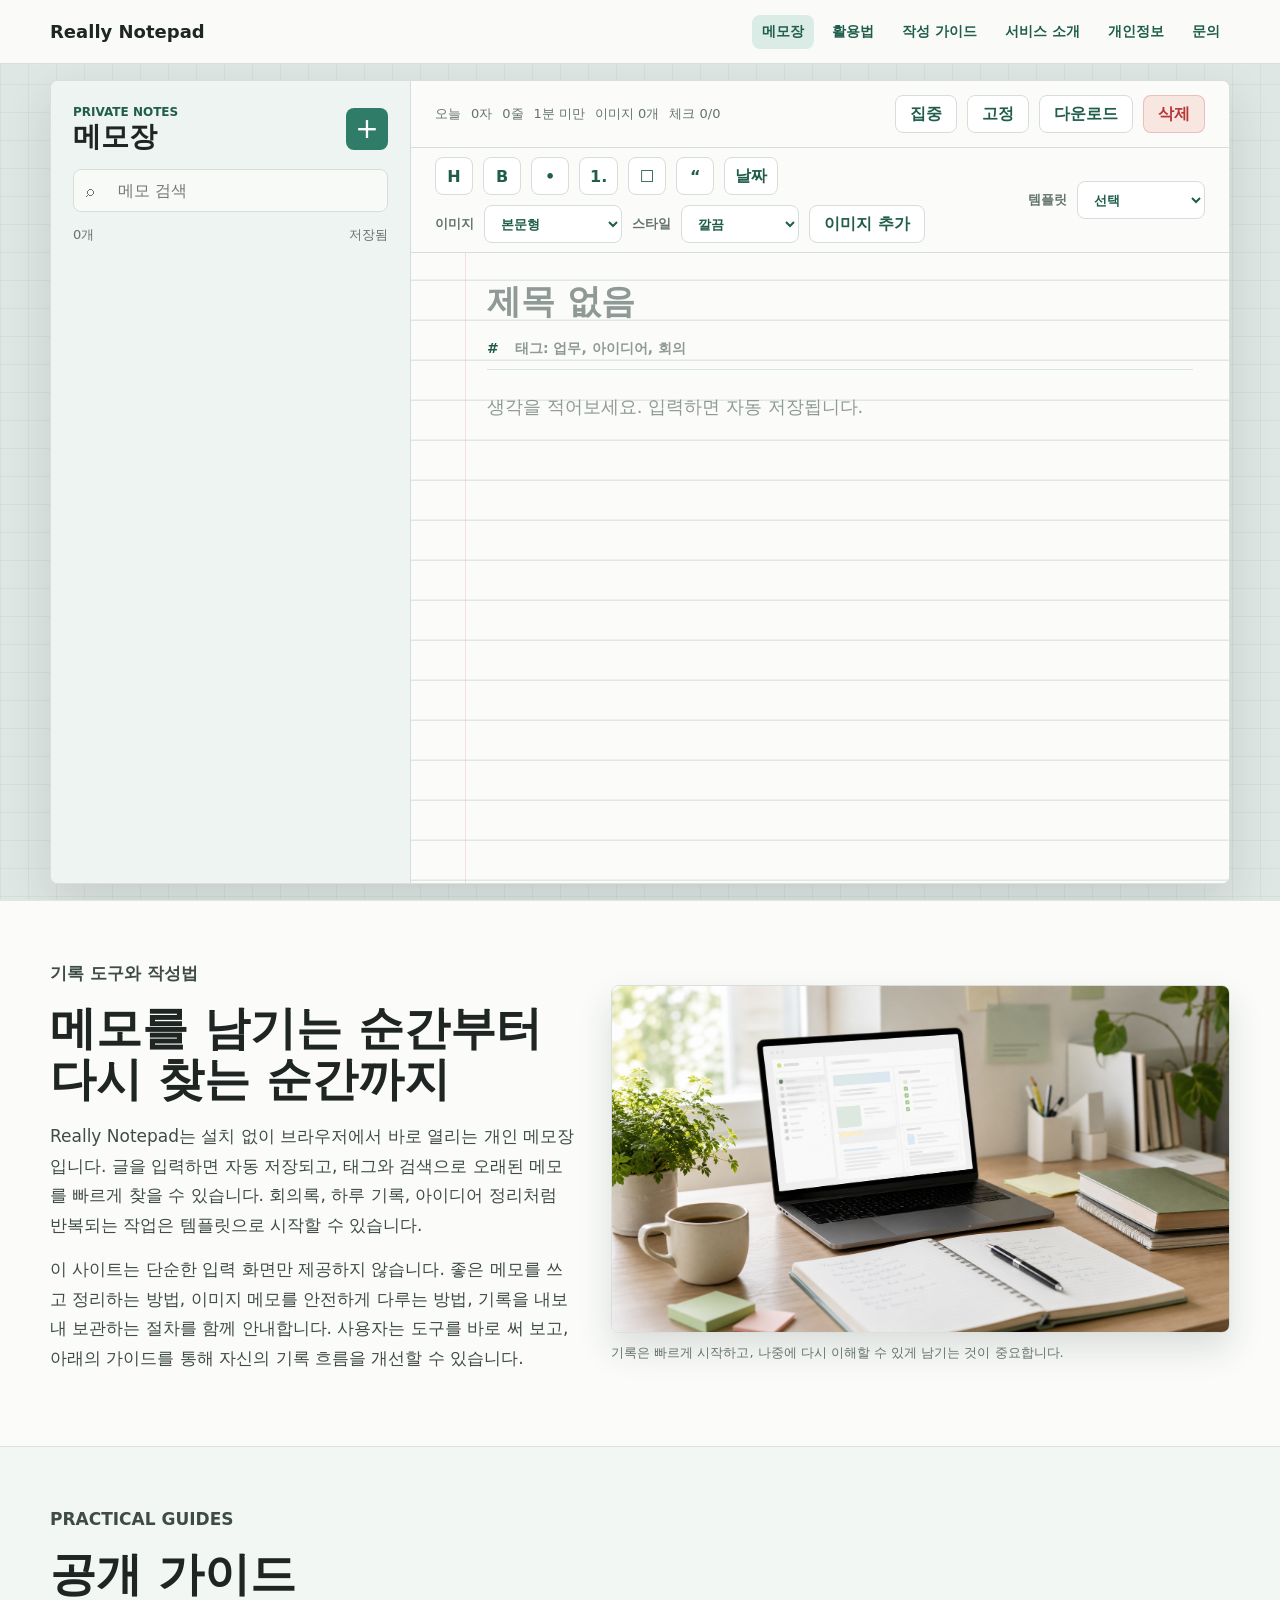
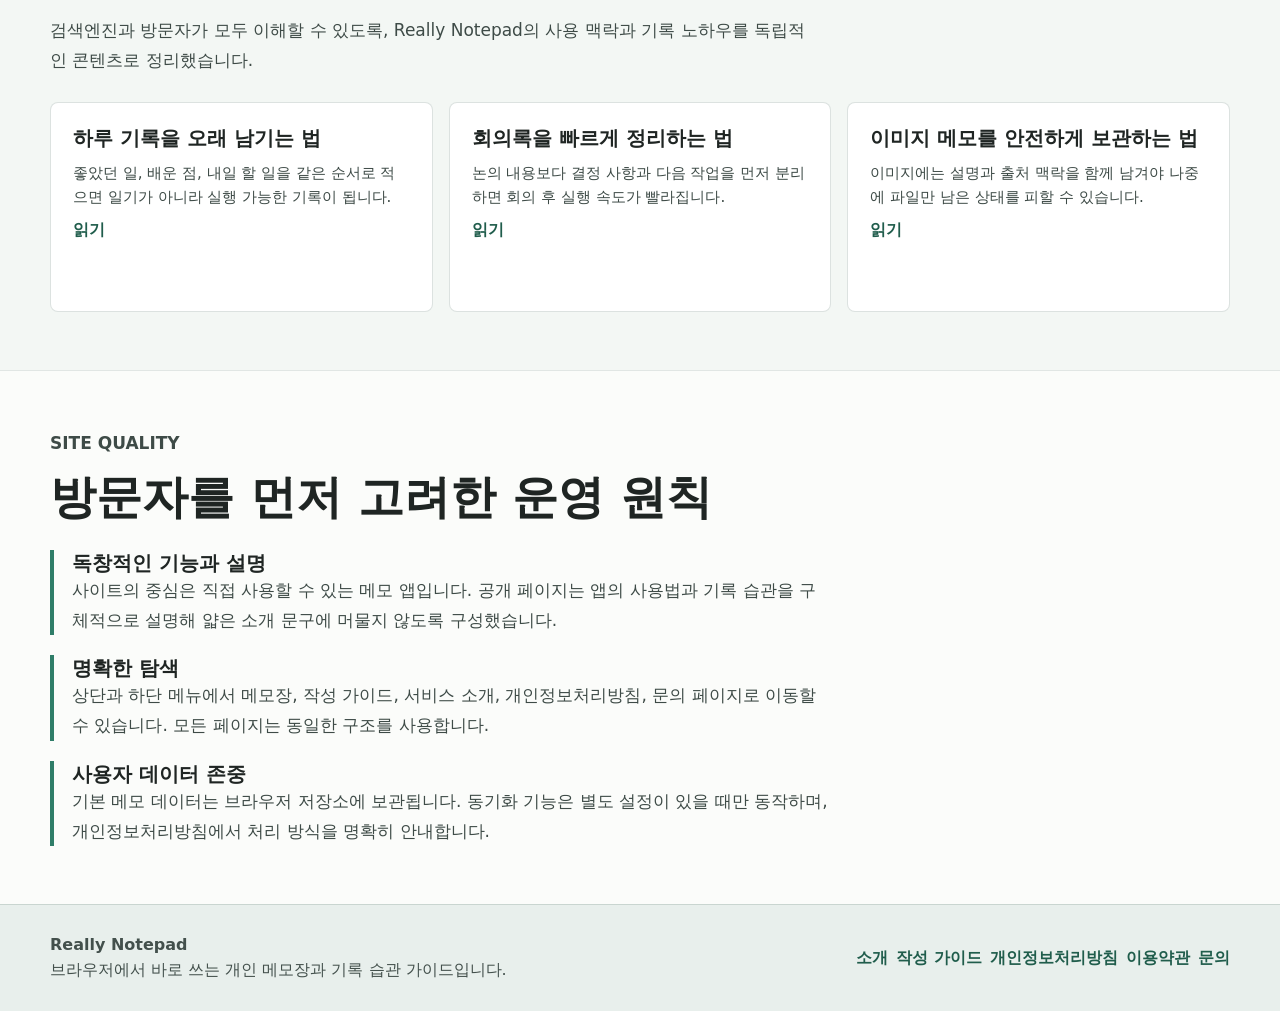
==== index.html @ 16d67daf "Add Google Analytics tag" ====
<!DOCTYPE html>
<html lang="ko">
<head>
  <!-- Google tag (gtag.js) -->
  <script async src="https://www.googletagmanager.com/gtag/js?id=G-3X8C6Y4P5J"></script>
  <script>
    window.dataLayer = window.dataLayer || [];
    function gtag(){dataLayer.push(arguments);}
    gtag('js', new Date());

    gtag('config', 'G-3X8C6Y4P5J');
  </script>
  <meta charset="UTF-8">
  <meta name="viewport" content="width=device-width, initial-scale=1.0">
  <meta name="google-adsense-account" content="ca-pub-6925363929827743">
  <title>Really Notepad | 자동 저장 메모장과 기록 가이드</title>
  <meta name="description" content="Really Notepad는 브라우저에서 바로 쓰는 자동 저장 메모장입니다. 태그, 이미지 메모, 체크리스트, 템플릿과 함께 기록을 오래 유지하는 방법을 제공합니다.">
  <link rel="canonical" href="https://robgib0101.github.io/note725/">
  <meta property="og:type" content="website">
  <meta property="og:title" content="Really Notepad | 자동 저장 메모장과 기록 가이드">
  <meta property="og:description" content="Really Notepad는 브라우저에서 바로 쓰는 자동 저장 메모장입니다. 태그, 이미지 메모, 체크리스트, 템플릿과 함께 기록을 오래 유지하는 방법을 제공합니다.">
  <meta property="og:url" content="https://robgib0101.github.io/note725/">
  <meta property="og:image" content="https://robgib0101.github.io/note725/assets/productivity-workspace.png">
  <link rel="stylesheet" href="style.css">
  <script async src="https://pagead2.googlesyndication.com/pagead/js/adsbygoogle.js?client=ca-pub-6925363929827743"
     crossorigin="anonymous"></script>
  <script type="application/ld+json">{
  "@context": "https://schema.org",
  "@type": "WebApplication",
  "name": "Really Notepad",
  "applicationCategory": "ProductivityApplication",
  "operatingSystem": "Any",
  "url": "https://robgib0101.github.io/note725/",
  "inLanguage": "ko-KR",
  "description": "자동 저장, 태그, 이미지 블록, 체크리스트, 템플릿을 제공하는 브라우저 기반 메모장입니다.",
  "offers": {
    "@type": "Offer",
    "price": "0",
    "priceCurrency": "KRW"
  }
}</script>
</head>
<body>
  <a class="skip-link" href="#appShell">메모장으로 건너뛰기</a>
  <header class="site-header">
    <a class="site-brand" href="index.html" aria-label="Really Notepad 홈">Really Notepad</a>
    <nav class="site-nav" aria-label="주요 메뉴">
      <a href="index.html#appShell" aria-current="page">메모장</a>
      <a href="index.html#guides">활용법</a>
      <a href="guide.html">작성 가이드</a>
      <a href="about.html">서비스 소개</a>
      <a href="privacy.html">개인정보</a>
      <a href="contact.html">문의</a>
    </nav>
  </header>

  <section class="app-shell" id="appShell" aria-label="자동 저장 메모장">
    <aside class="sidebar" aria-label="메모 목록">
      <header class="sidebar-header">
        <div>
          <p class="eyebrow">Private notes</p>
          <h1>메모장</h1>
        </div>
        <button class="icon-button" id="newNoteButton" type="button" aria-label="새 메모 만들기" title="새 메모">
          <span aria-hidden="true">+</span>
        </button>
      </header>

      <label class="search-wrap" for="searchInput">
        <span aria-hidden="true">⌕</span>
        <input id="searchInput" type="search" placeholder="메모 검색">
      </label>

      <div class="note-stats" aria-live="polite">
        <span id="noteCount">0개</span>
        <span id="saveStatus">저장됨</span>
      </div>

      <nav class="note-list" id="noteList" aria-label="저장된 메모"></nav>
    </aside>

    <section class="editor" aria-label="메모 편집기">
      <section class="editor-toolbar" aria-label="메모 작업">
        <div class="current-meta">
          <span id="currentDate">오늘</span>
          <span id="wordCount">0자</span>
          <span id="lineCount">0줄</span>
          <span id="readTime">1분 미만</span>
          <span id="imageCount">이미지 0개</span>
          <span id="checklistStatus">체크 0/0</span>
        </div>
        <div class="toolbar-actions">
          <button id="focusButton" class="tool-button" type="button">집중</button>
          <button id="pinButton" class="tool-button" type="button">고정</button>
          <button id="downloadButton" class="tool-button" type="button">다운로드</button>
          <button id="deleteButton" class="danger-button" type="button">삭제</button>
        </div>
      </section>

      <section class="writing-tools" aria-label="작성 도구">
        <div class="writing-tool-stack">
          <div class="tool-group">
            <button class="format-button" type="button" data-action="heading" title="제목 삽입">H</button>
            <button class="format-button" type="button" data-action="bold" title="굵게">B</button>
            <button class="format-button" type="button" data-action="bullet" title="글머리 목록">•</button>
            <button class="format-button" type="button" data-action="numbered" title="번호 목록">1.</button>
            <button class="format-button" type="button" data-action="check" title="체크리스트">☐</button>
            <button class="format-button" type="button" data-action="quote" title="인용">“</button>
            <button class="format-button" type="button" data-action="date" title="날짜 삽입">날짜</button>
          </div>
          <div class="image-tool-group">
            <label class="template-wrap" for="imageLayoutSelect">
              <span>이미지</span>
              <select id="imageLayoutSelect">
                <option value="inline">본문형</option>
                <option value="caption">캡션형</option>
                <option value="side">좌우 메모형</option>
                <option value="cover">커버형</option>
                <option value="gallery">갤러리형</option>
              </select>
            </label>
            <label class="template-wrap" for="imageStyleSelect">
              <span>스타일</span>
              <select id="imageStyleSelect">
                <option value="clean">깔끔</option>
                <option value="paper">종이</option>
                <option value="marker">마커</option>
                <option value="shadow">그림자</option>
              </select>
            </label>
            <button id="addImageButton" class="tool-button" type="button">이미지 추가</button>
            <input id="imageInput" class="visually-hidden" type="file" accept="image/*" multiple>
          </div>
        </div>
        <label class="template-wrap" for="templateSelect">
          <span>템플릿</span>
          <select id="templateSelect">
            <option value="">선택</option>
            <option value="daily">오늘 기록</option>
            <option value="meeting">회의록</option>
            <option value="idea">아이디어</option>
            <option value="tasks">작업 목록</option>
          </select>
        </label>
      </section>

      <label class="visually-hidden" for="titleInput">메모 제목</label>
      <input id="titleInput" class="title-input" type="text" maxlength="80" placeholder="제목 없음">

      <label class="tag-wrap" for="tagInput">
        <span>#</span>
        <input id="tagInput" type="text" placeholder="태그: 업무, 아이디어, 회의">
      </label>

      <section class="image-board" id="imageBoard" aria-label="이미지 메모 블록" hidden></section>

      <label class="visually-hidden" for="contentInput">메모 내용</label>
      <textarea id="contentInput" class="content-input" placeholder="생각을 적어보세요. 입력하면 자동 저장됩니다."></textarea>
    </section>
  </section>

  <main id="content" class="site-content">
    <section class="content-band intro-band" aria-labelledby="serviceTitle">
      <div class="content-grid">
        <div>
          <p class="section-kicker">기록 도구와 작성법</p>
          <h2 id="serviceTitle">메모를 남기는 순간부터 다시 찾는 순간까지</h2>
          <p>Really Notepad는 설치 없이 브라우저에서 바로 열리는 개인 메모장입니다. 글을 입력하면 자동 저장되고, 태그와 검색으로 오래된 메모를 빠르게 찾을 수 있습니다. 회의록, 하루 기록, 아이디어 정리처럼 반복되는 작업은 템플릿으로 시작할 수 있습니다.</p>
          <p>이 사이트는 단순한 입력 화면만 제공하지 않습니다. 좋은 메모를 쓰고 정리하는 방법, 이미지 메모를 안전하게 다루는 방법, 기록을 내보내 보관하는 절차를 함께 안내합니다. 사용자는 도구를 바로 써 보고, 아래의 가이드를 통해 자신의 기록 흐름을 개선할 수 있습니다.</p>
        </div>
        <figure class="feature-image">
          <img src="assets/productivity-workspace.png" alt="노트북과 종이 노트가 놓인 밝은 메모 작업 공간" width="1536" height="864" loading="lazy">
          <figcaption>기록은 빠르게 시작하고, 나중에 다시 이해할 수 있게 남기는 것이 중요합니다.</figcaption>
        </figure>
      </div>
    </section>

    <section class="content-band" id="guides" aria-labelledby="guideTitle">
      <div class="section-heading">
        <p class="section-kicker">Practical guides</p>
        <h2 id="guideTitle">공개 가이드</h2>
        <p>검색엔진과 방문자가 모두 이해할 수 있도록, Really Notepad의 사용 맥락과 기록 노하우를 독립적인 콘텐츠로 정리했습니다.</p>
      </div>
      <div class="guide-grid">
        <article class="guide-card">
          <h3>하루 기록을 오래 남기는 법</h3>
          <p>좋았던 일, 배운 점, 내일 할 일을 같은 순서로 적으면 일기가 아니라 실행 가능한 기록이 됩니다.</p>
          <a href="guide.html#daily-notes">읽기</a>
        </article>
        <article class="guide-card">
          <h3>회의록을 빠르게 정리하는 법</h3>
          <p>논의 내용보다 결정 사항과 다음 작업을 먼저 분리하면 회의 후 실행 속도가 빨라집니다.</p>
          <a href="guide.html#meeting-notes">읽기</a>
        </article>
        <article class="guide-card">
          <h3>이미지 메모를 안전하게 보관하는 법</h3>
          <p>이미지에는 설명과 출처 맥락을 함께 남겨야 나중에 파일만 남은 상태를 피할 수 있습니다.</p>
          <a href="guide.html#image-notes">읽기</a>
        </article>
      </div>
    </section>

    <section class="content-band principles" aria-labelledby="qualityTitle">
      <div class="section-heading">
        <p class="section-kicker">Site quality</p>
        <h2 id="qualityTitle">방문자를 먼저 고려한 운영 원칙</h2>
      </div>
      <div class="principle-list">
        <article>
          <h3>독창적인 기능과 설명</h3>
          <p>사이트의 중심은 직접 사용할 수 있는 메모 앱입니다. 공개 페이지는 앱의 사용법과 기록 습관을 구체적으로 설명해 얇은 소개 문구에 머물지 않도록 구성했습니다.</p>
        </article>
        <article>
          <h3>명확한 탐색</h3>
          <p>상단과 하단 메뉴에서 메모장, 작성 가이드, 서비스 소개, 개인정보처리방침, 문의 페이지로 이동할 수 있습니다. 모든 페이지는 동일한 구조를 사용합니다.</p>
        </article>
        <article>
          <h3>사용자 데이터 존중</h3>
          <p>기본 메모 데이터는 브라우저 저장소에 보관됩니다. 동기화 기능은 별도 설정이 있을 때만 동작하며, 개인정보처리방침에서 처리 방식을 명확히 안내합니다.</p>
        </article>
      </div>
    </section>
  </main>

  <template id="noteItemTemplate">
    <button class="note-item" type="button">
      <span class="note-item-title"></span>
      <span class="note-item-preview"></span>
      <span class="note-item-tags"></span>
      <span class="note-item-meta"></span>
    </button>
  </template>

  <footer class="site-footer">
    <div>
      <strong>Really Notepad</strong>
      <p>브라우저에서 바로 쓰는 개인 메모장과 기록 습관 가이드입니다.</p>
    </div>
    <nav aria-label="하단 메뉴">
      <a href="about.html">소개</a>
      <a href="guide.html">작성 가이드</a>
      <a href="privacy.html">개인정보처리방침</a>
      <a href="terms.html">이용약관</a>
      <a href="contact.html">문의</a>
    </nav>
  </footer>
  <script type="module" src="main.js"></script>
</body>
</html>
---- style.css ----
:root {
  --ink: #1f2523;
  --muted: #65736f;
  --line: #d5ded9;
  --surface: #fbfcfa;
  --panel: #eef4f1;
  --accent: #2f7d68;
  --accent-strong: #205d4c;
  --accent-soft: #dbece6;
  --danger: #b73535;
  --danger-bg: #f8e6e1;
  --focus: #1d6fa5;
  --shadow: 0 18px 48px rgba(23, 42, 38, 0.13);
}

* {
  box-sizing: border-box;
}

body {
  margin: 0;
  min-height: 100vh;
  color: var(--ink);
  background:
    linear-gradient(rgba(31, 37, 35, 0.045) 1px, transparent 1px),
    linear-gradient(90deg, rgba(31, 37, 35, 0.045) 1px, transparent 1px),
    #dfe7e4;
  background-size: 28px 28px;
  font-family: Inter, ui-sans-serif, system-ui, -apple-system, BlinkMacSystemFont, "Segoe UI", sans-serif;
}

button,
input,
textarea,
select {
  font: inherit;
}

button,
select {
  cursor: pointer;
}

.app-shell {
  display: grid;
  grid-template-columns: minmax(280px, 360px) minmax(0, 1fr);
  width: min(1180px, calc(100vw - 32px));
  min-height: calc(100vh - 32px);
  margin: 16px auto;
  overflow: hidden;
  background: var(--surface);
  border: 1px solid rgba(39, 74, 66, 0.16);
  border-radius: 8px;
  box-shadow: var(--shadow);
}

.sidebar {
  display: flex;
  min-height: 0;
  flex-direction: column;
  border-right: 1px solid var(--line);
  background: var(--panel);
}

.sidebar-header {
  display: flex;
  align-items: center;
  justify-content: space-between;
  gap: 16px;
  padding: 24px 22px 16px;
}

.eyebrow {
  margin: 0 0 3px;
  color: var(--accent-strong);
  font-size: 12px;
  font-weight: 800;
  letter-spacing: 0;
  text-transform: uppercase;
}

h1 {
  margin: 0;
  font-size: 28px;
  line-height: 1.1;
}

.icon-button {
  display: grid;
  width: 42px;
  height: 42px;
  place-items: center;
  flex: 0 0 auto;
  color: #fff;
  background: var(--accent);
  border: 0;
  border-radius: 8px;
  font-size: 28px;
  line-height: 1;
}

.icon-button:hover {
  background: var(--accent-strong);
}

.search-wrap {
  display: grid;
  grid-template-columns: 22px 1fr;
  align-items: center;
  gap: 8px;
  margin: 0 22px;
  padding: 10px 12px;
  color: var(--muted);
  background: rgba(251, 252, 250, 0.82);
  border: 1px solid var(--line);
  border-radius: 8px;
}

.search-wrap input {
  width: 100%;
  min-width: 0;
  color: var(--ink);
  background: transparent;
  border: 0;
  outline: 0;
}

.note-stats {
  display: flex;
  justify-content: space-between;
  gap: 12px;
  padding: 14px 22px 10px;
  color: var(--muted);
  font-size: 13px;
}

.note-list {
  display: flex;
  min-height: 0;
  flex: 1;
  flex-direction: column;
  gap: 8px;
  overflow-y: auto;
  padding: 0 14px 18px;
}

.note-item {
  display: grid;
  width: 100%;
  grid-template-rows: auto auto auto auto;
  gap: 5px;
  padding: 14px;
  text-align: left;
  color: var(--ink);
  background: transparent;
  border: 1px solid transparent;
  border-radius: 8px;
}

.note-item:hover {
  background: rgba(251, 252, 250, 0.72);
}

.note-item.is-active {
  background: var(--surface);
  border-color: rgba(47, 125, 104, 0.34);
}

.note-item-title {
  overflow: hidden;
  font-size: 15px;
  font-weight: 800;
  text-overflow: ellipsis;
  white-space: nowrap;
}

.note-item-preview {
  display: -webkit-box;
  min-height: 37px;
  overflow: hidden;
  color: var(--muted);
  font-size: 13px;
  line-height: 1.4;
  -webkit-box-orient: vertical;
  -webkit-line-clamp: 2;
}

.note-item-tags {
  min-height: 18px;
  overflow: hidden;
  color: var(--accent-strong);
  font-size: 12px;
  font-weight: 800;
  text-overflow: ellipsis;
  white-space: nowrap;
}

.note-item-tags:empty {
  display: none;
}

.note-item-meta {
  color: var(--muted);
  font-size: 12px;
  font-weight: 700;
}

.empty-list {
  margin: 8px;
  color: var(--muted);
  font-size: 14px;
}

.editor {
  display: grid;
  min-width: 0;
  min-height: 0;
  grid-template-rows: auto auto auto auto 1fr;
  background:
    linear-gradient(90deg, transparent 0 54px, rgba(183, 53, 53, 0.14) 54px 55px, transparent 55px),
    repeating-linear-gradient(#fbfcfa 0 38px, #dfe8e3 39px 40px);
}

.editor-toolbar,
.writing-tools {
  display: flex;
  align-items: center;
  justify-content: space-between;
  gap: 16px;
  background: rgba(251, 252, 250, 0.95);
  border-bottom: 1px solid var(--line);
}

.editor-toolbar {
  min-height: 64px;
  padding: 14px 24px;
}

.writing-tools {
  min-height: 54px;
  padding: 9px 24px;
}

.current-meta,
.toolbar-actions,
.tool-group,
.template-wrap {
  display: flex;
  align-items: center;
  gap: 10px;
  min-width: 0;
}

.current-meta {
  flex-wrap: wrap;
  color: var(--muted);
  font-size: 13px;
}

.tool-button,
.danger-button,
.format-button,
.template-wrap select {
  min-height: 38px;
  border: 1px solid var(--line);
  border-radius: 8px;
  font-weight: 800;
}

.tool-button,
.danger-button {
  padding: 0 14px;
}

.tool-button,
.format-button,
.template-wrap select {
  color: var(--accent-strong);
  background: #fff;
}

.tool-button.is-active,
.format-button:hover {
  color: #fff;
  background: var(--accent);
  border-color: var(--accent);
}

.danger-button {
  color: var(--danger);
  background: var(--danger-bg);
  border-color: rgba(183, 53, 53, 0.22);
}

.format-button {
  min-width: 38px;
  padding: 0 10px;
}

.template-wrap {
  color: var(--muted);
  font-size: 13px;
  font-weight: 800;
}

.template-wrap select {
  min-width: 128px;
  padding: 0 34px 0 12px;
}

.title-input,
.content-input,
.tag-wrap input {
  width: 100%;
  min-width: 0;
  color: var(--ink);
  background: transparent;
  border: 0;
  outline: 0;
}

.title-input {
  padding: 28px 36px 10px 76px;
  font-size: 34px;
  font-weight: 850;
  line-height: 1.18;
}

.tag-wrap {
  display: grid;
  grid-template-columns: 18px 1fr;
  align-items: center;
  gap: 8px;
  margin: 0 36px 4px 76px;
  padding: 8px 0 12px;
  color: var(--accent-strong);
  border-bottom: 1px solid rgba(47, 125, 104, 0.18);
  font-size: 14px;
  font-weight: 800;
}

.tag-wrap input {
  color: var(--muted);
  font-weight: 700;
}

.content-input {
  min-height: 0;
  resize: none;
  padding: 13px 36px 40px 76px;
  font-size: 18px;
  line-height: 40px;
}

.title-input::placeholder,
.content-input::placeholder,
.tag-wrap input::placeholder {
  color: rgba(101, 115, 111, 0.72);
}

.visually-hidden {
  position: absolute;
  width: 1px;
  height: 1px;
  padding: 0;
  overflow: hidden;
  clip: rect(0, 0, 0, 0);
  white-space: nowrap;
  border: 0;
}

:focus-visible {
  outline: 3px solid rgba(29, 111, 165, 0.35);
  outline-offset: 2px;
}

.app-shell.is-focus-mode {
  grid-template-columns: 0 minmax(0, 1fr);
}

.app-shell.is-focus-mode .sidebar {
  overflow: hidden;
  border-right: 0;
}

@media (max-width: 860px) {
  .editor-toolbar,
  .writing-tools {
    align-items: stretch;
    flex-direction: column;
  }

  .toolbar-actions,
  .tool-group,
  .template-wrap {
    width: 100%;
  }

  .toolbar-actions {
    display: grid;
    grid-template-columns: repeat(4, minmax(0, 1fr));
  }

  .tool-group {
    display: grid;
    grid-template-columns: repeat(7, minmax(0, 1fr));
  }

  .template-wrap select {
    flex: 1;
  }
}

@media (max-width: 760px) {
  .app-shell {
    grid-template-columns: 1fr;
    grid-template-rows: minmax(230px, 34vh) 1fr;
    width: 100vw;
    min-height: 100vh;
    margin: 0;
    border: 0;
    border-radius: 0;
  }

  .app-shell.is-focus-mode {
    grid-template-columns: 1fr;
    grid-template-rows: 0 1fr;
  }

  .sidebar {
    border-right: 0;
    border-bottom: 1px solid var(--line);
  }

  .sidebar-header {
    padding: 18px 16px 12px;
  }

  .search-wrap {
    margin: 0 16px;
  }

  .note-stats {
    padding: 12px 16px 8px;
  }

  .note-list {
    padding: 0 10px 14px;
  }

  .editor-toolbar,
  .writing-tools {
    padding: 12px 16px;
  }

  .toolbar-actions {
    grid-template-columns: repeat(2, minmax(0, 1fr));
  }

  .tool-group {
    grid-template-columns: repeat(4, minmax(0, 1fr));
  }

  .tool-button,
  .danger-button {
    padding: 0 10px;
  }

  .title-input {
    padding: 20px 20px 8px 34px;
    font-size: 28px;
  }

  .tag-wrap {
    margin: 0 20px 4px 34px;
  }

  .content-input {
    padding: 11px 20px 32px 34px;
    font-size: 17px;
  }

  .editor {
    background:
      linear-gradient(90deg, transparent 0 22px, rgba(183, 53, 53, 0.14) 22px 23px, transparent 23px),
      repeating-linear-gradient(#fbfcfa 0 38px, #dfe8e3 39px 40px);
  }
}


.editor {
  grid-template-rows: auto auto auto auto auto minmax(220px, 1fr);
}

.writing-tools {
  align-items: stretch;
  flex-wrap: wrap;
}

.writing-tool-stack,
.image-tool-group {
  display: flex;
  align-items: center;
  gap: 10px;
  min-width: 0;
}

.writing-tool-stack {
  flex: 1 1 560px;
  flex-wrap: wrap;
}

.image-tool-group {
  flex-wrap: wrap;
}

.image-tool-group .template-wrap select {
  min-width: 118px;
}

.image-board[hidden] {
  display: none;
}

.image-board {
  display: flex;
  min-height: 0;
  max-height: min(44vh, 430px);
  flex-direction: column;
  gap: 12px;
  overflow-y: auto;
  padding: 14px 36px 12px 76px;
  background: rgba(251, 252, 250, 0.78);
  border-bottom: 1px solid rgba(47, 125, 104, 0.16);
}

.image-block {
  display: grid;
  gap: 12px;
  padding: 12px;
  background: rgba(255, 255, 255, 0.92);
  border: 1px solid rgba(47, 125, 104, 0.22);
  border-radius: 8px;
}

.image-block-toolbar,
.image-block-controls {
  display: flex;
  align-items: center;
  gap: 8px;
  min-width: 0;
}

.image-block-toolbar {
  justify-content: space-between;
}

.image-block-title {
  overflow: hidden;
  color: var(--accent-strong);
  font-size: 13px;
  font-weight: 850;
  text-overflow: ellipsis;
  white-space: nowrap;
}

.image-block-controls {
  flex-wrap: wrap;
  justify-content: flex-end;
}

.image-control-select,
.image-action-button {
  min-height: 32px;
  color: var(--ink);
  background: #fff;
  border: 1px solid var(--line);
  border-radius: 8px;
  font-size: 12px;
  font-weight: 800;
}

.image-control-select {
  max-width: 116px;
  padding: 0 26px 0 10px;
}

.image-action-button {
  display: grid;
  width: 32px;
  place-items: center;
  padding: 0;
}

.image-action-button:hover:not(:disabled) {
  color: #fff;
  background: var(--accent);
  border-color: var(--accent);
}

.image-action-button:disabled {
  cursor: not-allowed;
  opacity: 0.42;
}

.image-block-body {
  display: grid;
  gap: 12px;
}

.image-block--side .image-block-body {
  grid-template-columns: minmax(190px, 38%) minmax(0, 1fr);
  align-items: stretch;
}

.image-media {
  overflow: hidden;
  background: #e6ece9;
  border-radius: 8px;
}

.image-media img {
  display: block;
  width: 100%;
  max-width: 100%;
  height: auto;
  object-fit: cover;
}

.image-block--cover .image-media {
  aspect-ratio: 16 / 5;
}

.image-block--cover .image-media img,
.image-block--side .image-media img,
.image-grid-item img {
  width: 100%;
  height: 100%;
}

.image-grid {
  display: grid;
  grid-template-columns: repeat(auto-fit, minmax(132px, 1fr));
  gap: 8px;
  padding: 8px;
}

.image-grid-item {
  aspect-ratio: 4 / 3;
  margin: 0;
  overflow: hidden;
  border-radius: 7px;
}

.image-text-panel {
  display: grid;
  align-content: start;
  gap: 8px;
  min-width: 0;
}

.image-caption-input,
.image-note-input {
  width: 100%;
  min-width: 0;
  color: var(--ink);
  background: rgba(251, 252, 250, 0.86);
  border: 1px solid rgba(101, 115, 111, 0.24);
  border-radius: 8px;
  outline: 0;
}

.image-caption-input {
  min-height: 38px;
  padding: 0 12px;
  font-size: 15px;
  font-weight: 850;
}

.image-note-input {
  min-height: 84px;
  resize: vertical;
  padding: 10px 12px;
  font-size: 14px;
  line-height: 1.55;
}

.image-caption-input::placeholder,
.image-note-input::placeholder {
  color: rgba(101, 115, 111, 0.72);
}

.image-style--paper {
  background: #fffdf6;
  border-color: #d8c990;
}

.image-style--paper .image-media {
  padding: 8px;
  background: #f6ecd0;
}

.image-style--marker {
  background: #f7fbff;
  border-left: 5px solid #e4a126;
}

.image-style--marker .image-caption-input {
  border-color: rgba(228, 161, 38, 0.38);
}

.image-style--shadow {
  background: #ffffff;
  border-color: #c5d0df;
  box-shadow: 0 12px 28px rgba(34, 54, 76, 0.14);
}

.content-input {
  min-height: 220px;
}

@media (max-width: 860px) {
  .writing-tool-stack,
  .image-tool-group {
    width: 100%;
  }

  .image-tool-group {
    display: grid;
    grid-template-columns: repeat(3, minmax(0, 1fr));
  }

  .image-tool-group .template-wrap,
  .image-tool-group .tool-button {
    width: 100%;
  }

  .image-tool-group .template-wrap select {
    min-width: 0;
    width: 100%;
  }
}

@media (max-width: 760px) {
  .image-board {
    max-height: 46vh;
    padding: 10px 20px 12px 34px;
  }

  .image-block-toolbar {
    align-items: stretch;
    flex-direction: column;
  }

  .image-block-controls {
    justify-content: stretch;
  }

  .image-control-select {
    max-width: none;
    flex: 1 1 110px;
  }

  .image-block--side .image-block-body {
    grid-template-columns: 1fr;
  }

  .image-tool-group {
    grid-template-columns: 1fr;
  }
}


/* Public site structure */
.skip-link {
  position: absolute;
  left: 16px;
  top: 10px;
  z-index: 30;
  padding: 10px 14px;
  color: #fff;
  background: #1f2523;
  border-radius: 8px;
  transform: translateY(-160%);
}

.skip-link:focus {
  transform: translateY(0);
}

.site-header {
  position: sticky;
  top: 0;
  z-index: 20;
  display: flex;
  align-items: center;
  justify-content: space-between;
  gap: 18px;
  min-height: 64px;
  padding: 10px max(18px, calc((100vw - 1180px) / 2));
  background: rgba(251, 252, 250, 0.96);
  border-bottom: 1px solid rgba(39, 74, 66, 0.16);
  backdrop-filter: blur(14px);
}

.site-brand {
  flex: 0 0 auto;
  color: var(--ink);
  font-size: 18px;
  font-weight: 900;
  text-decoration: none;
}

.site-nav,
.site-footer nav {
  display: flex;
  align-items: center;
  gap: 8px;
  min-width: 0;
}

.site-nav {
  justify-content: flex-end;
  overflow-x: auto;
}

.site-nav a,
.site-footer a,
.guide-card a,
.text-button {
  color: var(--accent-strong);
  font-weight: 850;
  text-decoration: none;
}

.site-nav a {
  flex: 0 0 auto;
  padding: 8px 10px;
  border-radius: 8px;
  font-size: 14px;
}

.site-nav a:hover,
.site-nav a[aria-current="page"] {
  background: var(--accent-soft);
}

.app-shell {
  min-height: calc(100vh - 96px);
  scroll-margin-top: 82px;
}

.site-content {
  display: grid;
  gap: 0;
}

.content-band {
  padding: 58px max(18px, calc((100vw - 1180px) / 2));
  background: #fbfcfa;
  border-top: 1px solid rgba(39, 74, 66, 0.12);
}

.content-band:nth-child(even) {
  background: #f3f7f4;
}

.content-grid {
  display: grid;
  grid-template-columns: minmax(0, 0.92fr) minmax(320px, 1.08fr);
  align-items: center;
  gap: 34px;
}

.section-kicker {
  margin: 0 0 8px;
  color: #805700;
  font-size: 12px;
  font-weight: 900;
  letter-spacing: 0;
  text-transform: uppercase;
}

.content-band h2,
.article-content h1,
.article-content h2 {
  color: var(--ink);
  letter-spacing: 0;
}

.content-band h2 {
  max-width: 760px;
  margin: 0 0 16px;
  font-size: clamp(28px, 4vw, 46px);
  line-height: 1.12;
}

.content-band p,
.article-content p {
  color: #3e4b47;
}

.content-band p {
  max-width: 760px;
  margin: 0 0 14px;
  font-size: 17px;
  line-height: 1.75;
}

.feature-image {
  margin: 0;
}

.feature-image img {
  display: block;
  width: 100%;
  height: auto;
  aspect-ratio: 16 / 9;
  object-fit: cover;
  border: 1px solid rgba(39, 74, 66, 0.16);
  border-radius: 8px;
  box-shadow: 0 16px 34px rgba(23, 42, 38, 0.14);
}

.feature-image figcaption {
  margin-top: 10px;
  color: var(--muted);
  font-size: 13px;
  line-height: 1.5;
}

.section-heading {
  max-width: 820px;
  margin-bottom: 26px;
}

.guide-grid {
  display: grid;
  grid-template-columns: repeat(3, minmax(0, 1fr));
  gap: 16px;
}

.guide-card {
  display: grid;
  align-content: start;
  gap: 10px;
  min-height: 210px;
  padding: 22px;
  background: #fff;
  border: 1px solid rgba(39, 74, 66, 0.16);
  border-radius: 8px;
}

.guide-card h3,
.principle-list h3,
.contact-panel h2 {
  margin: 0;
  font-size: 20px;
  line-height: 1.3;
}

.guide-card p {
  margin: 0;
  font-size: 15px;
  line-height: 1.65;
}

.guide-card a {
  align-self: end;
}

.principle-list {
  display: grid;
  gap: 20px;
}

.principle-list article {
  padding: 0 0 0 18px;
  border-left: 4px solid #2f7d68;
}

.principle-list p {
  margin-bottom: 0;
}

.site-footer {
  display: flex;
  justify-content: space-between;
  gap: 24px;
  padding: 30px max(18px, calc((100vw - 1180px) / 2));
  color: #43504c;
  background: #e8efec;
  border-top: 1px solid rgba(39, 74, 66, 0.16);
}

.site-footer p {
  margin: 6px 0 0;
}

.site-footer nav {
  flex-wrap: wrap;
  justify-content: flex-end;
}

.site-footer a {
  padding: 4px 0;
}

.article-shell {
  min-height: calc(100vh - 190px);
  padding: 58px max(18px, calc((100vw - 860px) / 2));
  background: #fbfcfa;
}

.article-content {
  max-width: 860px;
}

.article-content h1 {
  margin: 0 0 18px;
  font-size: clamp(34px, 6vw, 56px);
  line-height: 1.08;
}

.article-content .lead {
  margin: 0 0 36px;
  color: #33403c;
  font-size: 20px;
  line-height: 1.7;
}

.article-content section {
  padding: 28px 0;
  border-top: 1px solid rgba(39, 74, 66, 0.14);
}

.article-content h2 {
  margin: 0 0 12px;
  font-size: 26px;
  line-height: 1.25;
}

.article-content p {
  margin: 0 0 16px;
  font-size: 17px;
  line-height: 1.85;
}

.contact-panel {
  padding: 22px;
  background: #eef4f1;
  border: 1px solid rgba(39, 74, 66, 0.16);
  border-radius: 8px;
}

.text-button {
  display: inline-flex;
  align-items: center;
  min-height: 42px;
  padding: 0 16px;
  color: #fff;
  background: var(--accent);
  border-radius: 8px;
}

.text-button:hover {
  background: var(--accent-strong);
}

@media (max-width: 960px) {
  .content-grid,
  .guide-grid {
    grid-template-columns: 1fr;
  }

  .guide-card {
    min-height: 0;
  }
}

@media (max-width: 760px) {
  .site-header {
    align-items: flex-start;
    flex-direction: column;
    gap: 8px;
    min-height: 76px;
    padding: 10px 14px;
  }

  .site-nav {
    width: 100%;
    justify-content: flex-start;
    padding-bottom: 2px;
  }

  .site-nav a {
    padding: 7px 9px;
    font-size: 13px;
  }

  .app-shell {
    min-height: calc(100vh - 76px);
    scroll-margin-top: 86px;
  }

  .content-band,
  .article-shell {
    padding: 40px 18px;
  }

  .content-band h2,
  .article-content h1 {
    font-size: 32px;
  }

  .content-band p,
  .article-content p {
    font-size: 16px;
  }

  .article-content .lead {
    font-size: 18px;
  }

  .site-footer {
    flex-direction: column;
    padding: 24px 18px;
  }

  .site-footer nav {
    justify-content: flex-start;
  }
}
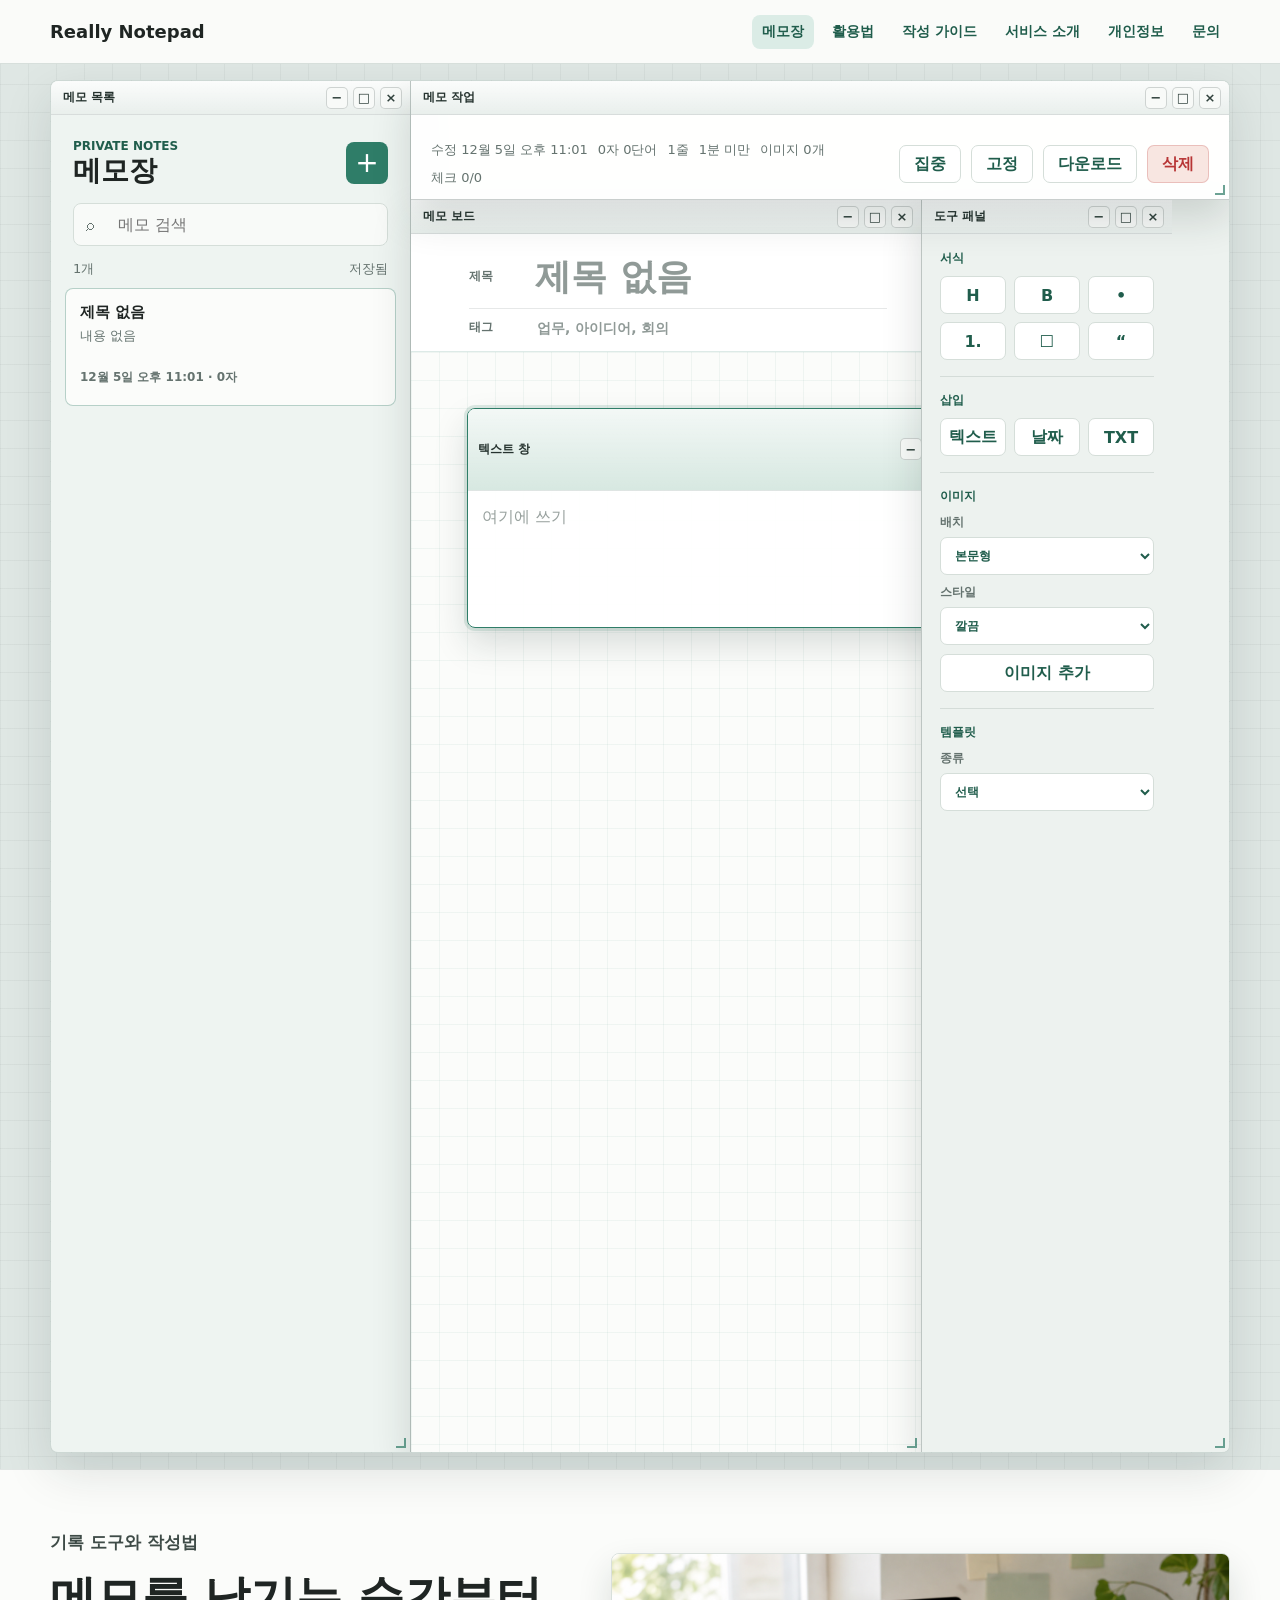
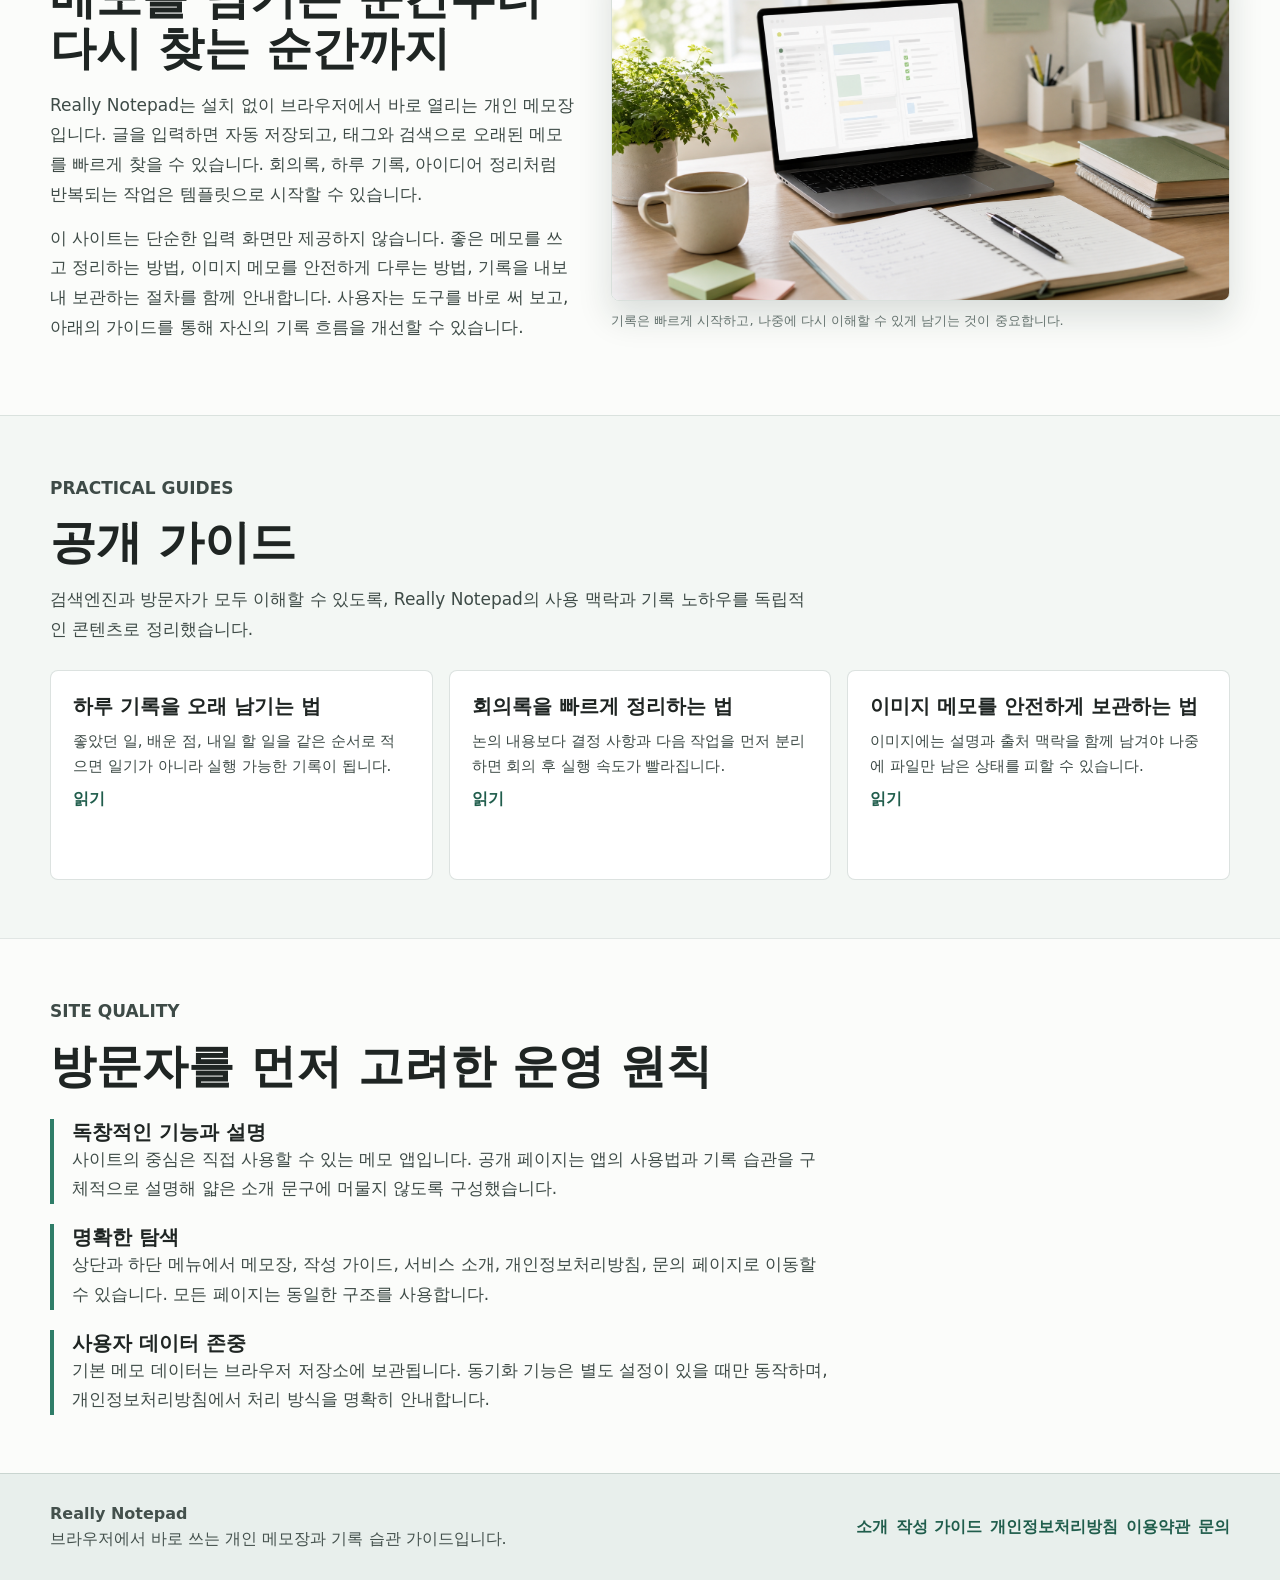
==== commit f81a90a5: "Add desktop-style window interface" ====
--- a/index.html
+++ b/index.html
@@ -13,15 +13,20 @@
   <meta charset="UTF-8">
   <meta name="viewport" content="width=device-width, initial-scale=1.0">
   <meta name="google-adsense-account" content="ca-pub-6925363929827743">
+  <meta name="theme-color" content="#2f7d68">
+  <meta name="mobile-web-app-capable" content="yes">
+  <meta name="apple-mobile-web-app-title" content="Really Notepad">
+  <meta name="apple-mobile-web-app-capable" content="yes">
   <title>Really Notepad | 자동 저장 메모장과 기록 가이드</title>
   <meta name="description" content="Really Notepad는 브라우저에서 바로 쓰는 자동 저장 메모장입니다. 태그, 이미지 메모, 체크리스트, 템플릿과 함께 기록을 오래 유지하는 방법을 제공합니다.">
   <link rel="canonical" href="https://robgib0101.github.io/note725/">
+  <link rel="manifest" href="manifest.webmanifest">
   <meta property="og:type" content="website">
   <meta property="og:title" content="Really Notepad | 자동 저장 메모장과 기록 가이드">
   <meta property="og:description" content="Really Notepad는 브라우저에서 바로 쓰는 자동 저장 메모장입니다. 태그, 이미지 메모, 체크리스트, 템플릿과 함께 기록을 오래 유지하는 방법을 제공합니다.">
   <meta property="og:url" content="https://robgib0101.github.io/note725/">
   <meta property="og:image" content="https://robgib0101.github.io/note725/assets/productivity-workspace.png">
-  <link rel="stylesheet" href="style.css">
+  <link rel="stylesheet" href="style.css?v=desktop-windows-2">
   <script async src="https://pagead2.googlesyndication.com/pagead/js/adsbygoogle.js?client=ca-pub-6925363929827743"
      crossorigin="anonymous"></script>
   <script type="application/ld+json">{
@@ -55,7 +60,7 @@
   </header>
 
   <section class="app-shell" id="appShell" aria-label="자동 저장 메모장">
-    <aside class="sidebar" aria-label="메모 목록">
+    <aside class="sidebar" aria-label="메모 목록" data-window="notes" data-window-title="메모 목록">
       <header class="sidebar-header">
         <div>
           <p class="eyebrow">Private notes</p>
@@ -80,7 +85,7 @@
     </aside>
 
     <section class="editor" aria-label="메모 편집기">
-      <section class="editor-toolbar" aria-label="메모 작업">
+      <section class="editor-toolbar" aria-label="메모 작업" data-window="status" data-window-title="메모 작업">
         <div class="current-meta">
           <span id="currentDate">오늘</span>
           <span id="wordCount">0자</span>
@@ -97,20 +102,76 @@
         </div>
       </section>
 
-      <section class="writing-tools" aria-label="작성 도구">
-        <div class="writing-tool-stack">
-          <div class="tool-group">
-            <button class="format-button" type="button" data-action="heading" title="제목 삽입">H</button>
-            <button class="format-button" type="button" data-action="bold" title="굵게">B</button>
-            <button class="format-button" type="button" data-action="bullet" title="글머리 목록">•</button>
-            <button class="format-button" type="button" data-action="numbered" title="번호 목록">1.</button>
-            <button class="format-button" type="button" data-action="check" title="체크리스트">☐</button>
-            <button class="format-button" type="button" data-action="quote" title="인용">“</button>
-            <button class="format-button" type="button" data-action="date" title="날짜 삽입">날짜</button>
-          </div>
-          <div class="image-tool-group">
+      <div class="editor-workspace">
+        <section class="note-paper" aria-label="메모 작성 영역" data-window="paper" data-window-title="메모 보드">
+          <div class="note-paper-header">
+            <label class="note-title-field" for="titleInput">
+              <span class="note-field-label">제목</span>
+              <input id="titleInput" class="title-input" type="text" maxlength="80" placeholder="제목 없음">
+            </label>
+
+            <label class="tag-wrap" for="tagInput">
+              <span class="note-field-label">태그</span>
+              <input id="tagInput" type="text" placeholder="업무, 아이디어, 회의">
+            </label>
+          </div>
+
+          <section class="memo-canvas-wrap" aria-label="자유 메모 보드 영역">
+            <div id="memoCanvas" class="memo-canvas" aria-label="텍스트와 이미지를 자유롭게 배치하는 메모 보드"></div>
+            <label class="visually-hidden" for="contentInput">메모 내용 백업</label>
+            <textarea id="contentInput" class="content-input content-backing" aria-hidden="true" tabindex="-1"></textarea>
+          </section>
+
+          <div id="canvasContextMenu" class="canvas-context-menu" data-window="settings" data-window-title="설정 창" data-window-floating="true" hidden>
+            <div class="context-menu-group" data-context-group="theme">
+              <span>테마</span>
+              <button type="button" data-context-action="theme" data-context-value="plain">기본</button>
+              <button type="button" data-context-action="theme" data-context-value="paper">종이</button>
+              <button type="button" data-context-action="theme" data-context-value="marker">마커</button>
+              <button type="button" data-context-action="theme" data-context-value="dark">다크</button>
+            </div>
+            <div class="context-menu-group" data-context-group="crop">
+              <span>이미지</span>
+              <button type="button" data-context-action="crop" data-context-value="original">원본</button>
+              <button type="button" data-context-action="crop" data-context-value="square">정사각</button>
+              <button type="button" data-context-action="crop" data-context-value="wide">와이드</button>
+              <button type="button" data-context-action="crop" data-context-value="circle">원형</button>
+            </div>
+            <div class="context-menu-group">
+              <button type="button" data-context-action="front">앞으로</button>
+              <button type="button" data-context-action="back">뒤로</button>
+              <button type="button" data-context-action="delete">삭제</button>
+            </div>
+          </div>
+        </section>
+
+        <section class="writing-tools" aria-label="작성 도구" data-window="tools" data-window-title="도구 패널">
+          <div class="tool-section">
+            <span class="tool-section-title">서식</span>
+            <div class="tool-grid tool-grid-format">
+              <button class="format-button" type="button" data-action="heading" title="제목 삽입">H</button>
+              <button class="format-button" type="button" data-action="bold" title="굵게">B</button>
+              <button class="format-button" type="button" data-action="bullet" title="글머리 목록">•</button>
+              <button class="format-button" type="button" data-action="numbered" title="번호 목록">1.</button>
+              <button class="format-button" type="button" data-action="check" title="체크리스트">☐</button>
+              <button class="format-button" type="button" data-action="quote" title="인용">“</button>
+            </div>
+          </div>
+
+          <div class="tool-section">
+            <span class="tool-section-title">삽입</span>
+            <div class="tool-grid tool-grid-insert">
+              <button id="addTextButton" class="format-button format-button-wide" type="button" title="텍스트 블록 추가">텍스트</button>
+              <button class="format-button" type="button" data-action="date" title="날짜 삽입">날짜</button>
+              <button id="importTextButton" class="format-button format-button-wide" type="button" title="텍스트 파일 불러오기">TXT</button>
+              <input id="textInput" class="visually-hidden" type="file" accept=".txt,.md,.markdown,text/plain,text/markdown">
+            </div>
+          </div>
+
+          <div class="tool-section">
+            <span class="tool-section-title">이미지</span>
             <label class="template-wrap" for="imageLayoutSelect">
-              <span>이미지</span>
+              <span>배치</span>
               <select id="imageLayoutSelect">
                 <option value="inline">본문형</option>
                 <option value="caption">캡션형</option>
@@ -131,32 +192,24 @@
             <button id="addImageButton" class="tool-button" type="button">이미지 추가</button>
             <input id="imageInput" class="visually-hidden" type="file" accept="image/*" multiple>
           </div>
-        </div>
-        <label class="template-wrap" for="templateSelect">
-          <span>템플릿</span>
-          <select id="templateSelect">
-            <option value="">선택</option>
-            <option value="daily">오늘 기록</option>
-            <option value="meeting">회의록</option>
-            <option value="idea">아이디어</option>
-            <option value="tasks">작업 목록</option>
-          </select>
-        </label>
-      </section>
-
-      <label class="visually-hidden" for="titleInput">메모 제목</label>
-      <input id="titleInput" class="title-input" type="text" maxlength="80" placeholder="제목 없음">
-
-      <label class="tag-wrap" for="tagInput">
-        <span>#</span>
-        <input id="tagInput" type="text" placeholder="태그: 업무, 아이디어, 회의">
-      </label>
-
-      <section class="image-board" id="imageBoard" aria-label="이미지 메모 블록" hidden></section>
-
-      <label class="visually-hidden" for="contentInput">메모 내용</label>
-      <textarea id="contentInput" class="content-input" placeholder="생각을 적어보세요. 입력하면 자동 저장됩니다."></textarea>
+
+          <div class="tool-section">
+            <span class="tool-section-title">템플릿</span>
+            <label class="template-wrap template-wrap-compact" for="templateSelect">
+              <span>종류</span>
+              <select id="templateSelect">
+                <option value="">선택</option>
+                <option value="daily">오늘 기록</option>
+                <option value="meeting">회의록</option>
+                <option value="idea">아이디어</option>
+                <option value="tasks">작업 목록</option>
+              </select>
+            </label>
+          </div>
+        </section>
+      </div>
     </section>
+    <div class="window-dock" id="windowDock" aria-label="창 복원"></div>
   </section>
 
   <main id="content" class="site-content">
@@ -244,6 +297,13 @@
       <a href="contact.html">문의</a>
     </nav>
   </footer>
-  <script type="module" src="main.js"></script>
+  <script>
+    if ("serviceWorker" in navigator) {
+      window.addEventListener("load", () => {
+        navigator.serviceWorker.register("sw.js?v=desktop-windows-2", { scope: "./" }).catch(() => {});
+      });
+    }
+  </script>
+  <script type="module" src="main.js?v=desktop-windows-2"></script>
 </body>
 </html>
--- a/style.css
+++ b/style.css
@@ -297,6 +297,10 @@
   padding: 0 10px;
 }
 
+.format-button-wide {
+  min-width: 50px;
+}
+
 .template-wrap {
   color: var(--muted);
   font-size: 13px;
@@ -403,7 +407,7 @@
 
   .tool-group {
     display: grid;
-    grid-template-columns: repeat(7, minmax(0, 1fr));
+    grid-template-columns: repeat(8, minmax(0, 1fr));
   }
 
   .template-wrap select {
@@ -487,36 +491,6 @@
   }
 }
 
-
-.editor {
-  grid-template-rows: auto auto auto auto auto minmax(220px, 1fr);
-}
-
-.writing-tools {
-  align-items: stretch;
-  flex-wrap: wrap;
-}
-
-.writing-tool-stack,
-.image-tool-group {
-  display: flex;
-  align-items: center;
-  gap: 10px;
-  min-width: 0;
-}
-
-.writing-tool-stack {
-  flex: 1 1 560px;
-  flex-wrap: wrap;
-}
-
-.image-tool-group {
-  flex-wrap: wrap;
-}
-
-.image-tool-group .template-wrap select {
-  min-width: 118px;
-}
 
 .image-board[hidden] {
   display: none;
@@ -536,6 +510,7 @@
 
 .image-block {
   display: grid;
+  width: 100%;
   gap: 12px;
   padding: 12px;
   background: rgba(255, 255, 255, 0.92);
@@ -567,6 +542,28 @@
 .image-block-controls {
   flex-wrap: wrap;
   justify-content: flex-end;
+}
+
+.image-control-wrap,
+.image-range-control {
+  display: flex;
+  align-items: center;
+  gap: 6px;
+  min-height: 32px;
+  color: var(--muted);
+  font-size: 12px;
+  font-weight: 850;
+}
+
+.image-range-control input {
+  width: 84px;
+  accent-color: var(--accent);
+}
+
+.image-range-control output {
+  min-width: 34px;
+  color: var(--accent-strong);
+  text-align: right;
 }
 
 .image-control-select,
@@ -638,6 +635,51 @@
   height: 100%;
 }
 
+.image-block .image-media.image-crop--square,
+.image-block .image-grid-item.image-crop--square {
+  aspect-ratio: 1 / 1;
+}
+
+.image-block .image-media.image-crop--wide,
+.image-block .image-grid-item.image-crop--wide {
+  aspect-ratio: 16 / 9;
+}
+
+.image-block .image-media.image-crop--portrait,
+.image-block .image-grid-item.image-crop--portrait {
+  aspect-ratio: 4 / 5;
+}
+
+.image-block .image-media.image-crop--circle,
+.image-block .image-grid-item.image-crop--circle {
+  aspect-ratio: 1 / 1;
+  border-radius: 999px;
+}
+
+.image-block .image-media.image-crop--square img,
+.image-block .image-media.image-crop--wide img,
+.image-block .image-media.image-crop--portrait img,
+.image-block .image-media.image-crop--circle img,
+.image-block .image-grid-item.image-crop--square img,
+.image-block .image-grid-item.image-crop--wide img,
+.image-block .image-grid-item.image-crop--portrait img,
+.image-block .image-grid-item.image-crop--circle img {
+  width: 100%;
+  height: 100%;
+  object-fit: cover;
+}
+
+.image-block .image-media.image-crop--original,
+.image-block .image-grid-item.image-crop--original {
+  aspect-ratio: auto;
+}
+
+.image-block .image-media.image-crop--original img,
+.image-block .image-grid-item.image-crop--original img {
+  height: auto;
+  object-fit: contain;
+}
+
 .image-grid {
   display: grid;
   grid-template-columns: repeat(auto-fit, minmax(132px, 1fr));
@@ -719,27 +761,6 @@
   min-height: 220px;
 }
 
-@media (max-width: 860px) {
-  .writing-tool-stack,
-  .image-tool-group {
-    width: 100%;
-  }
-
-  .image-tool-group {
-    display: grid;
-    grid-template-columns: repeat(3, minmax(0, 1fr));
-  }
-
-  .image-tool-group .template-wrap,
-  .image-tool-group .tool-button {
-    width: 100%;
-  }
-
-  .image-tool-group .template-wrap select {
-    min-width: 0;
-    width: 100%;
-  }
-}
 
 @media (max-width: 760px) {
   .image-board {
@@ -756,6 +777,11 @@
     justify-content: stretch;
   }
 
+  .image-control-wrap,
+  .image-range-control {
+    flex: 1 1 120px;
+  }
+
   .image-control-select {
     max-width: none;
     flex: 1 1 110px;
@@ -764,12 +790,544 @@
   .image-block--side .image-block-body {
     grid-template-columns: 1fr;
   }
-
-  .image-tool-group {
+}
+
+
+/* Notepad workspace refresh */
+.editor {
+  display: grid;
+  grid-template-rows: auto minmax(0, 1fr);
+  background: #f4f6f3;
+}
+
+.editor-toolbar {
+  position: relative;
+  z-index: 2;
+  min-height: 58px;
+  padding: 12px 20px;
+  background: rgba(255, 255, 255, 0.96);
+}
+
+.editor-workspace {
+  display: grid;
+  min-width: 0;
+  min-height: 0;
+  grid-template-columns: minmax(0, 1fr) clamp(252px, 27vw, 308px);
+  background: #f4f6f3;
+}
+
+.note-paper {
+  display: grid;
+  min-width: 0;
+  min-height: 0;
+  grid-template-areas:
+    "header"
+    "images"
+    "content";
+  grid-template-rows: auto auto minmax(260px, 1fr);
+  background: #fbfcfa;
+}
+
+.note-paper-header {
+  display: grid;
+  grid-area: header;
+  gap: 0;
+  padding: 22px 34px 14px 58px;
+  background: #fff;
+  border-bottom: 1px solid rgba(47, 125, 104, 0.16);
+}
+
+.note-title-field,
+.note-paper .tag-wrap {
+  display: grid;
+  grid-template-columns: 52px minmax(0, 1fr);
+  align-items: center;
+  gap: 14px;
+  min-width: 0;
+}
+
+.note-title-field {
+  padding-bottom: 10px;
+}
+
+.note-field-label {
+  color: var(--muted);
+  font-size: 12px;
+  font-weight: 850;
+}
+
+.note-paper .title-input,
+.note-paper .tag-wrap input {
+  width: 100%;
+  min-width: 0;
+  color: var(--ink);
+  background: transparent;
+  border: 0;
+  outline: 0;
+}
+
+.note-paper .title-input {
+  padding: 0;
+  font-size: clamp(26px, 3vw, 36px);
+  font-weight: 850;
+  line-height: 1.16;
+}
+
+.note-paper .tag-wrap {
+  margin: 0;
+  padding: 10px 0 0;
+  border-top: 1px solid rgba(101, 115, 111, 0.16);
+  border-bottom: 0;
+}
+
+.note-paper .tag-wrap input {
+  color: var(--accent-strong);
+  font-size: 14px;
+  font-weight: 760;
+}
+
+.note-paper .image-board {
+  grid-area: images;
+  max-height: min(36vh, 380px);
+  padding: 14px 34px 14px 58px;
+  background: #f7faf7;
+}
+
+.note-paper .content-input {
+  grid-area: content;
+  min-height: 0;
+  resize: none;
+  padding: 18px 34px 52px 58px;
+  color: #202624;
+  background:
+    linear-gradient(90deg, transparent 0 40px, rgba(183, 53, 53, 0.13) 40px 41px, transparent 41px),
+    repeating-linear-gradient(#fbfcfa 0 31px, #e1e9e4 32px 33px);
+  border: 0;
+  outline: 0;
+  font-size: 17px;
+  line-height: 33px;
+}
+
+.editor .writing-tools {
+  display: grid;
+  align-content: start;
+  gap: 16px;
+  min-width: 0;
+  min-height: 0;
+  overflow-y: auto;
+  padding: 18px;
+  background: #edf2ef;
+  border-left: 1px solid var(--line);
+  border-bottom: 0;
+}
+
+.tool-section {
+  display: grid;
+  gap: 9px;
+  min-width: 0;
+}
+
+.tool-section + .tool-section {
+  padding-top: 15px;
+  border-top: 1px solid rgba(101, 115, 111, 0.18);
+}
+
+.tool-section-title {
+  color: var(--accent-strong);
+  font-size: 12px;
+  font-weight: 900;
+}
+
+.tool-grid {
+  display: grid;
+  gap: 8px;
+}
+
+.tool-grid-format {
+  grid-template-columns: repeat(3, minmax(0, 1fr));
+}
+
+.tool-grid-insert {
+  grid-template-columns: repeat(3, minmax(0, 1fr));
+}
+
+.editor .format-button,
+.editor .tool-button,
+.editor .danger-button,
+.editor .template-wrap select {
+  border-radius: 7px;
+}
+
+.editor .format-button {
+  min-width: 0;
+  min-height: 38px;
+  padding: 0 8px;
+}
+
+.editor .format-button-wide {
+  min-width: 0;
+}
+
+.editor .template-wrap {
+  display: grid;
+  align-items: start;
+  width: 100%;
+  gap: 6px;
+  color: var(--muted);
+  font-size: 12px;
+}
+
+.editor .template-wrap select,
+.editor .writing-tools .tool-button {
+  width: 100%;
+  min-width: 0;
+}
+
+.editor .template-wrap select {
+  padding: 0 28px 0 10px;
+}
+
+.toolbar-actions {
+  flex-wrap: wrap;
+  justify-content: flex-end;
+}
+
+@media (max-width: 1040px) {
+  .editor-workspace {
     grid-template-columns: 1fr;
-  }
-}
-
+    grid-template-rows: auto minmax(0, 1fr);
+  }
+
+  .editor .writing-tools {
+    order: -1;
+    grid-template-columns: repeat(4, minmax(0, 1fr));
+    gap: 14px;
+    overflow: visible;
+    padding: 14px 18px;
+    border-left: 0;
+    border-bottom: 1px solid var(--line);
+  }
+
+  .tool-section + .tool-section {
+    padding-top: 0;
+    border-top: 0;
+  }
+}
+
+@media (max-width: 760px) {
+  .editor-toolbar {
+    padding: 10px 14px;
+  }
+
+  .current-meta {
+    font-size: 12px;
+  }
+
+  .editor .writing-tools {
+    grid-template-columns: 1fr 1fr;
+    padding: 12px 14px;
+  }
+
+  .note-paper-header {
+    padding: 18px 18px 12px 28px;
+  }
+
+  .note-title-field,
+  .note-paper .tag-wrap {
+    grid-template-columns: 42px minmax(0, 1fr);
+    gap: 10px;
+  }
+
+  .note-paper .title-input {
+    font-size: 27px;
+  }
+
+  .note-paper .image-board {
+    padding: 12px 18px 12px 28px;
+  }
+
+  .note-paper .content-input {
+    padding: 14px 18px 42px 28px;
+    background:
+      linear-gradient(90deg, transparent 0 18px, rgba(183, 53, 53, 0.13) 18px 19px, transparent 19px),
+      repeating-linear-gradient(#fbfcfa 0 31px, #e1e9e4 32px 33px);
+    font-size: 16px;
+  }
+}
+
+@media (max-width: 520px) {
+  .toolbar-actions {
+    display: grid;
+    width: 100%;
+    grid-template-columns: repeat(2, minmax(0, 1fr));
+  }
+
+}
+
+/* Freeform memo canvas */
+.note-paper {
+  grid-template-areas:
+    "header"
+    "canvas";
+  grid-template-rows: auto minmax(520px, 1fr);
+}
+
+.memo-canvas-wrap {
+  position: relative;
+  grid-area: canvas;
+  min-width: 0;
+  min-height: 0;
+  overflow: auto;
+  background:
+    linear-gradient(rgba(47, 125, 104, 0.06) 1px, transparent 1px),
+    linear-gradient(90deg, rgba(47, 125, 104, 0.06) 1px, transparent 1px),
+    #fbfcfa;
+  background-size: 28px 28px;
+}
+
+.memo-canvas {
+  position: relative;
+  min-width: 1500px;
+  min-height: 1100px;
+  padding: 24px;
+}
+
+.content-backing {
+  position: absolute;
+  left: -9999px;
+  width: 1px;
+  height: 1px;
+  min-height: 0;
+  opacity: 0;
+  pointer-events: none;
+}
+
+.canvas-item {
+  position: absolute;
+  display: grid;
+  min-width: 0;
+  overflow: hidden;
+  color: var(--ink);
+  background: rgba(255, 255, 255, 0.96);
+  border: 1px solid rgba(47, 125, 104, 0.24);
+  border-radius: 8px;
+  box-shadow: 0 12px 30px rgba(23, 42, 38, 0.11);
+}
+
+.canvas-item.is-active {
+  border-color: var(--accent);
+  box-shadow: 0 0 0 3px rgba(47, 125, 104, 0.15), 0 16px 34px rgba(23, 42, 38, 0.15);
+}
+
+.canvas-item-grip {
+  display: flex;
+  align-items: center;
+  min-height: 28px;
+  padding: 0 10px;
+  color: var(--muted);
+  background: rgba(238, 244, 241, 0.86);
+  border-bottom: 1px solid rgba(101, 115, 111, 0.14);
+  cursor: grab;
+  font-size: 12px;
+  font-weight: 850;
+  user-select: none;
+}
+
+.canvas-item-grip:active {
+  cursor: grabbing;
+}
+
+.canvas-text-content {
+  min-height: 82px;
+  padding: 13px 14px 18px;
+  overflow-wrap: anywhere;
+  outline: 0;
+  white-space: pre-wrap;
+  font-size: 16px;
+  line-height: 1.65;
+}
+
+.canvas-text-content:empty::before {
+  content: "여기에 쓰기";
+  color: rgba(101, 115, 111, 0.68);
+}
+
+.canvas-image-stack {
+  display: grid;
+  min-height: 0;
+}
+
+.canvas-image-body {
+  display: grid;
+  min-height: 92px;
+  overflow: hidden;
+  background: #e7ece9;
+}
+
+.canvas-image-body img {
+  display: block;
+  width: 100%;
+  height: 100%;
+  object-fit: contain;
+}
+
+.canvas-crop--square .canvas-image-body,
+.canvas-crop--circle .canvas-image-body {
+  aspect-ratio: 1 / 1;
+}
+
+.canvas-crop--wide .canvas-image-body {
+  aspect-ratio: 16 / 9;
+}
+
+.canvas-crop--square .canvas-image-body img,
+.canvas-crop--wide .canvas-image-body img,
+.canvas-crop--circle .canvas-image-body img {
+  object-fit: cover;
+}
+
+.canvas-crop--circle .canvas-image-body,
+.canvas-crop--circle .canvas-image-body img {
+  border-radius: 999px;
+}
+
+.canvas-image-caption {
+  width: 100%;
+  min-height: 36px;
+  padding: 0 11px;
+  color: var(--ink);
+  background: rgba(255, 255, 255, 0.88);
+  border: 0;
+  border-top: 1px solid rgba(101, 115, 111, 0.18);
+  outline: 0;
+  font-size: 13px;
+  font-weight: 760;
+}
+
+.canvas-resize-handle {
+  position: absolute;
+  right: 0;
+  bottom: 0;
+  width: 18px;
+  height: 18px;
+  cursor: nwse-resize;
+}
+
+.canvas-resize-handle::before {
+  position: absolute;
+  right: 4px;
+  bottom: 4px;
+  width: 8px;
+  height: 8px;
+  border-right: 2px solid rgba(47, 125, 104, 0.72);
+  border-bottom: 2px solid rgba(47, 125, 104, 0.72);
+  content: "";
+}
+
+.canvas-theme--paper {
+  background: #fffdf6;
+  border-color: #d8c990;
+}
+
+.canvas-theme--paper .canvas-item-grip {
+  background: #f6ecd0;
+}
+
+.canvas-theme--marker {
+  border-left: 6px solid #e4a126;
+}
+
+.canvas-theme--marker .canvas-item-grip {
+  background: #fff4d7;
+}
+
+.canvas-theme--dark {
+  color: #f7fbf8;
+  background: #202624;
+  border-color: #3c4a45;
+}
+
+.canvas-theme--dark .canvas-item-grip,
+.canvas-theme--dark .canvas-image-caption {
+  color: #dce7e2;
+  background: #2a332f;
+  border-color: #44524d;
+}
+
+.canvas-theme--dark .canvas-text-content:empty::before {
+  color: rgba(220, 231, 226, 0.62);
+}
+
+.canvas-context-menu {
+  position: fixed;
+  z-index: 100;
+  display: grid;
+  gap: 8px;
+  width: 180px;
+  padding: 10px;
+  color: var(--ink);
+  background: #fff;
+  border: 1px solid rgba(47, 125, 104, 0.24);
+  border-radius: 8px;
+  box-shadow: 0 18px 46px rgba(23, 42, 38, 0.18);
+}
+
+.canvas-context-menu[hidden] {
+  display: none;
+}
+
+.context-menu-group {
+  display: grid;
+  gap: 6px;
+}
+
+.context-menu-group + .context-menu-group {
+  padding-top: 8px;
+  border-top: 1px solid rgba(101, 115, 111, 0.16);
+}
+
+.context-menu-group span {
+  color: var(--muted);
+  font-size: 12px;
+  font-weight: 850;
+}
+
+.context-menu-group button {
+  min-height: 32px;
+  padding: 0 10px;
+  text-align: left;
+  color: var(--ink);
+  background: #f7faf7;
+  border: 1px solid rgba(101, 115, 111, 0.18);
+  border-radius: 7px;
+  font-size: 13px;
+  font-weight: 760;
+}
+
+.context-menu-group button:hover {
+  color: #fff;
+  background: var(--accent);
+  border-color: var(--accent);
+}
+
+@media (max-width: 1040px) {
+  .memo-canvas {
+    min-width: 1120px;
+  }
+}
+
+@media (max-width: 760px) {
+  .note-paper {
+    grid-template-rows: auto minmax(460px, 1fr);
+  }
+
+  .memo-canvas {
+    min-width: 860px;
+    min-height: 900px;
+  }
+}
+/* End freeform memo canvas */
+/* End notepad workspace refresh */
 
 /* Public site structure */
 .skip-link {
@@ -1131,3 +1689,377 @@
     justify-content: flex-start;
   }
 }
+
+
+/* Virtual app window layer */
+:root {
+  --window-border: rgba(36, 55, 50, 0.24);
+  --window-title-bg: #e9efec;
+  --window-title-bg-active: #d7e8e1;
+  --window-control-bg: #f8faf8;
+  --window-shadow: 0 18px 38px rgba(23, 42, 38, 0.16);
+}
+
+.app-shell {
+  position: relative;
+  background:
+    linear-gradient(rgba(31, 37, 35, 0.035) 1px, transparent 1px),
+    linear-gradient(90deg, rgba(31, 37, 35, 0.035) 1px, transparent 1px),
+    #edf3f0;
+  background-size: 20px 20px;
+}
+
+.window-frame {
+  position: relative;
+  border-color: var(--window-border);
+  box-shadow: var(--window-shadow);
+  transform: translate(var(--window-x, 0), var(--window-y, 0));
+  transition: border-color 0.18s ease, box-shadow 0.18s ease;
+}
+
+.window-frame:hover,
+.window-frame:focus-within {
+  border-color: rgba(47, 125, 104, 0.5);
+  box-shadow: 0 22px 46px rgba(23, 42, 38, 0.19);
+}
+
+.window-frame.is-window-maximized {
+  position: absolute !important;
+  inset: 14px;
+  z-index: 95 !important;
+  width: auto !important;
+  height: auto !important;
+  max-width: none !important;
+  max-height: none !important;
+  transform: none !important;
+}
+
+.window-frame.is-window-minimized {
+  min-height: 0 !important;
+  height: auto !important;
+}
+
+.window-frame.is-window-minimized > :not(.window-titlebar),
+.window-frame.is-window-closed {
+  display: none !important;
+}
+
+.window-titlebar {
+  display: flex;
+  align-items: center;
+  gap: 10px;
+  min-height: 34px;
+  padding: 0 8px 0 12px;
+  color: #26332f;
+  background:
+    linear-gradient(180deg, rgba(255, 255, 255, 0.84), rgba(255, 255, 255, 0)),
+    var(--window-title-bg);
+  border-bottom: 1px solid rgba(36, 55, 50, 0.16);
+  cursor: grab;
+  font-size: 12px;
+  font-weight: 900;
+  user-select: none;
+}
+
+.window-frame:focus-within > .window-titlebar,
+.window-frame:hover > .window-titlebar {
+  background:
+    linear-gradient(180deg, rgba(255, 255, 255, 0.72), rgba(255, 255, 255, 0)),
+    var(--window-title-bg-active);
+}
+
+.window-titlebar:active {
+  cursor: grabbing;
+}
+
+.window-title {
+  min-width: 0;
+  overflow: hidden;
+  text-overflow: ellipsis;
+  white-space: nowrap;
+}
+
+.window-controls,
+.canvas-window-controls {
+  display: flex;
+  align-items: center;
+  gap: 5px;
+  margin-left: auto;
+}
+
+.window-control,
+.canvas-window-button {
+  display: grid;
+  width: 22px;
+  height: 22px;
+  min-height: 0;
+  place-items: center;
+  padding: 0;
+  color: #31423d;
+  background: var(--window-control-bg);
+  border: 1px solid rgba(36, 55, 50, 0.2);
+  border-radius: 5px;
+  font-size: 13px;
+  font-weight: 900;
+  line-height: 1;
+}
+
+.window-control:hover,
+.canvas-window-button:hover {
+  color: #fff;
+  background: var(--accent);
+  border-color: var(--accent);
+}
+
+.window-control--close:hover,
+.canvas-window-button--close:hover {
+  background: var(--danger);
+  border-color: var(--danger);
+}
+
+.window-resizer {
+  position: absolute;
+  right: 0;
+  bottom: 0;
+  z-index: 4;
+  width: 18px;
+  height: 18px;
+  cursor: nwse-resize;
+}
+
+.window-resizer::before {
+  position: absolute;
+  right: 4px;
+  bottom: 4px;
+  width: 8px;
+  height: 8px;
+  border-right: 2px solid rgba(47, 125, 104, 0.7);
+  border-bottom: 2px solid rgba(47, 125, 104, 0.7);
+  content: "";
+}
+
+.sidebar.window-frame {
+  border-right: 1px solid var(--window-border);
+}
+
+.editor-toolbar.window-frame {
+  display: grid;
+  grid-template-columns: minmax(0, 1fr) auto;
+  grid-template-rows: auto auto;
+  align-items: center;
+  padding: 0 20px 12px;
+  overflow: visible;
+}
+
+.editor-toolbar.window-frame > .window-titlebar {
+  grid-column: 1 / -1;
+  margin: 0 -20px 10px;
+}
+
+.editor-toolbar.window-frame > .current-meta {
+  grid-column: 1;
+}
+
+.editor-toolbar.window-frame > .toolbar-actions {
+  grid-column: 2;
+}
+
+.note-paper.window-frame {
+  grid-template-areas:
+    "titlebar"
+    "header"
+    "canvas";
+  grid-template-rows: auto auto minmax(520px, 1fr);
+}
+
+.note-paper.window-frame > .window-titlebar {
+  grid-area: titlebar;
+}
+
+.editor .writing-tools.window-frame {
+  padding: 0 18px 18px;
+  border-left-color: var(--window-border);
+}
+
+.editor .writing-tools.window-frame > .window-titlebar {
+  margin: 0 -18px 0;
+}
+
+.canvas-context-menu.window-frame {
+  overflow: hidden;
+  padding: 0 10px 10px;
+}
+
+.canvas-context-menu.window-frame > .window-titlebar {
+  min-height: 30px;
+  margin: 0 -10px 8px;
+}
+
+.window-dock {
+  position: absolute;
+  right: 14px;
+  bottom: 12px;
+  left: 14px;
+  z-index: 110;
+  display: flex;
+  flex-wrap: wrap;
+  gap: 8px;
+  pointer-events: none;
+}
+
+.window-dock[hidden] {
+  display: none;
+}
+
+.window-dock-button {
+  min-height: 34px;
+  padding: 0 12px;
+  color: #1f2523;
+  background: rgba(255, 255, 255, 0.94);
+  border: 1px solid rgba(36, 55, 50, 0.24);
+  border-radius: 8px;
+  box-shadow: 0 10px 22px rgba(23, 42, 38, 0.14);
+  font-size: 12px;
+  font-weight: 900;
+  pointer-events: auto;
+}
+
+.window-dock-button:hover {
+  color: #fff;
+  background: var(--accent);
+  border-color: var(--accent);
+}
+
+.canvas-item {
+  border-color: var(--window-border);
+}
+
+.canvas-item-grip {
+  justify-content: space-between;
+  gap: 10px;
+  color: #26332f;
+  background:
+    linear-gradient(180deg, rgba(255, 255, 255, 0.8), rgba(255, 255, 255, 0)),
+    var(--window-title-bg);
+}
+
+.canvas-item.is-active .canvas-item-grip,
+.canvas-item:hover .canvas-item-grip {
+  background:
+    linear-gradient(180deg, rgba(255, 255, 255, 0.7), rgba(255, 255, 255, 0)),
+    var(--window-title-bg-active);
+}
+
+.canvas-window-title {
+  min-width: 0;
+  overflow: hidden;
+  text-overflow: ellipsis;
+  white-space: nowrap;
+}
+
+.canvas-item.is-canvas-minimized {
+  min-height: 0 !important;
+  height: auto !important;
+}
+
+.canvas-item.is-canvas-minimized .canvas-text-content,
+.canvas-item.is-canvas-minimized .canvas-image-stack,
+.canvas-item.is-canvas-minimized .canvas-resize-handle {
+  display: none;
+}
+
+.canvas-item.is-canvas-maximized {
+  box-shadow: 0 0 0 3px rgba(47, 125, 104, 0.16), 0 26px 56px rgba(23, 42, 38, 0.22);
+}
+
+.canvas-item.is-canvas-maximized .canvas-resize-handle {
+  display: none;
+}
+
+.canvas-theme--paper .canvas-item-grip {
+  background:
+    linear-gradient(180deg, rgba(255, 255, 255, 0.72), rgba(255, 255, 255, 0)),
+    #f6ecd0;
+}
+
+.canvas-theme--marker .canvas-item-grip {
+  background:
+    linear-gradient(180deg, rgba(255, 255, 255, 0.72), rgba(255, 255, 255, 0)),
+    #fff4d7;
+}
+
+.canvas-theme--dark .canvas-window-button {
+  color: #edf7f2;
+  background: #39443f;
+  border-color: #56645f;
+}
+
+@media (max-width: 1040px) {
+  .editor-toolbar.window-frame {
+    grid-template-columns: 1fr;
+  }
+
+  .editor-toolbar.window-frame > .toolbar-actions {
+    grid-column: 1;
+  }
+
+  .editor .writing-tools.window-frame {
+    padding: 0 18px 14px;
+  }
+}
+
+@media (max-width: 760px) {
+  .window-frame {
+    transform: none !important;
+  }
+
+  .window-resizer {
+    display: none;
+  }
+
+  .window-titlebar {
+    min-height: 32px;
+  }
+
+  .editor-toolbar.window-frame {
+    padding: 0 14px 10px;
+  }
+
+  .editor-toolbar.window-frame > .window-titlebar {
+    margin: 0 -14px 8px;
+  }
+
+  .note-paper.window-frame {
+    grid-template-rows: auto auto minmax(460px, 1fr);
+  }
+
+  .editor .writing-tools.window-frame {
+    padding: 0 14px 12px;
+  }
+
+  .editor .writing-tools.window-frame > .window-titlebar {
+    margin: 0 -14px 0;
+  }
+}
+/* End virtual app window layer */
+
+
+/* Window chrome fallback */
+[data-window]:not(.window-frame)::before {
+  display: flex;
+  align-items: center;
+  min-height: 34px;
+  padding: 0 12px;
+  color: #26332f;
+  background: linear-gradient(180deg, rgba(255, 255, 255, 0.84), rgba(255, 255, 255, 0)), #d7e8e1;
+  border-bottom: 1px solid rgba(36, 55, 50, 0.16);
+  content: attr(data-window-title) "   -   □   ×";
+  font-size: 12px;
+  font-weight: 900;
+}
+
+[data-window]:not(.window-frame) {
+  border: 1px solid rgba(36, 55, 50, 0.24);
+  box-shadow: 0 18px 38px rgba(23, 42, 38, 0.16);
+}
+/* End window chrome fallback */
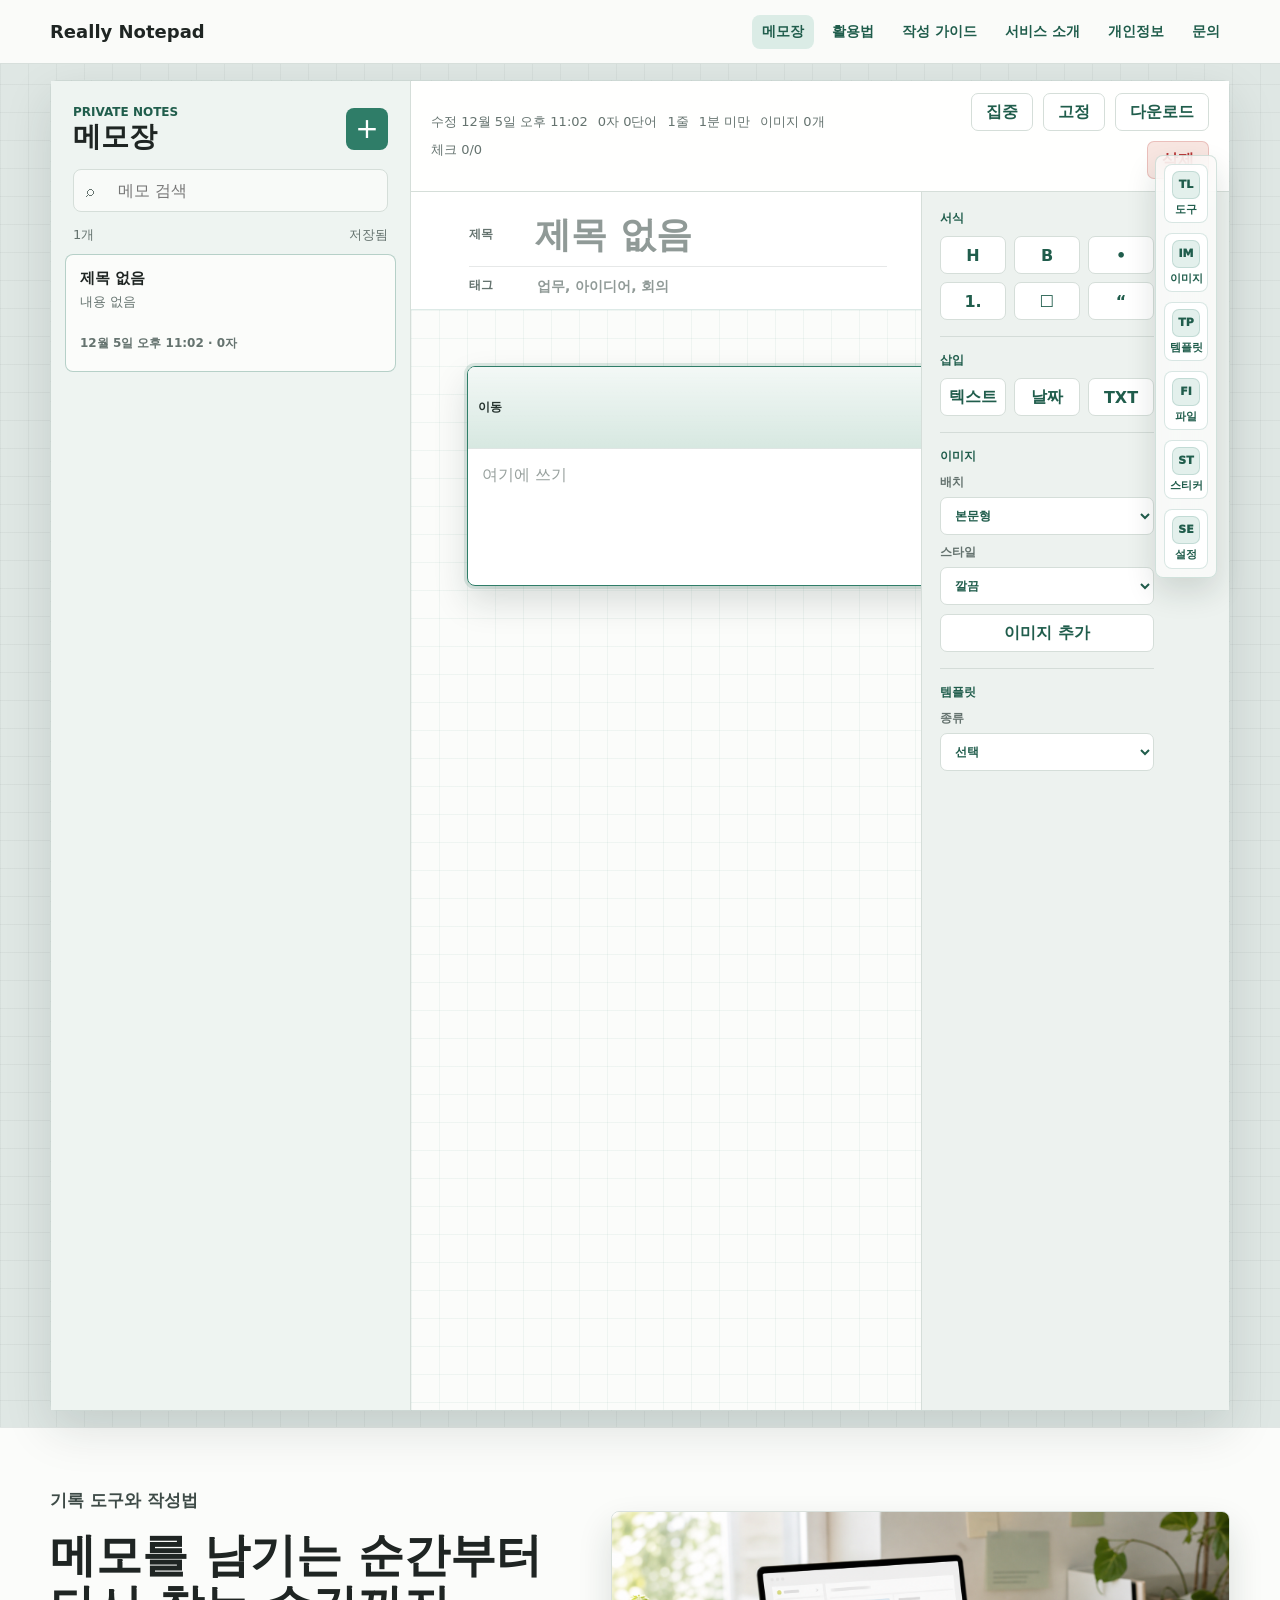
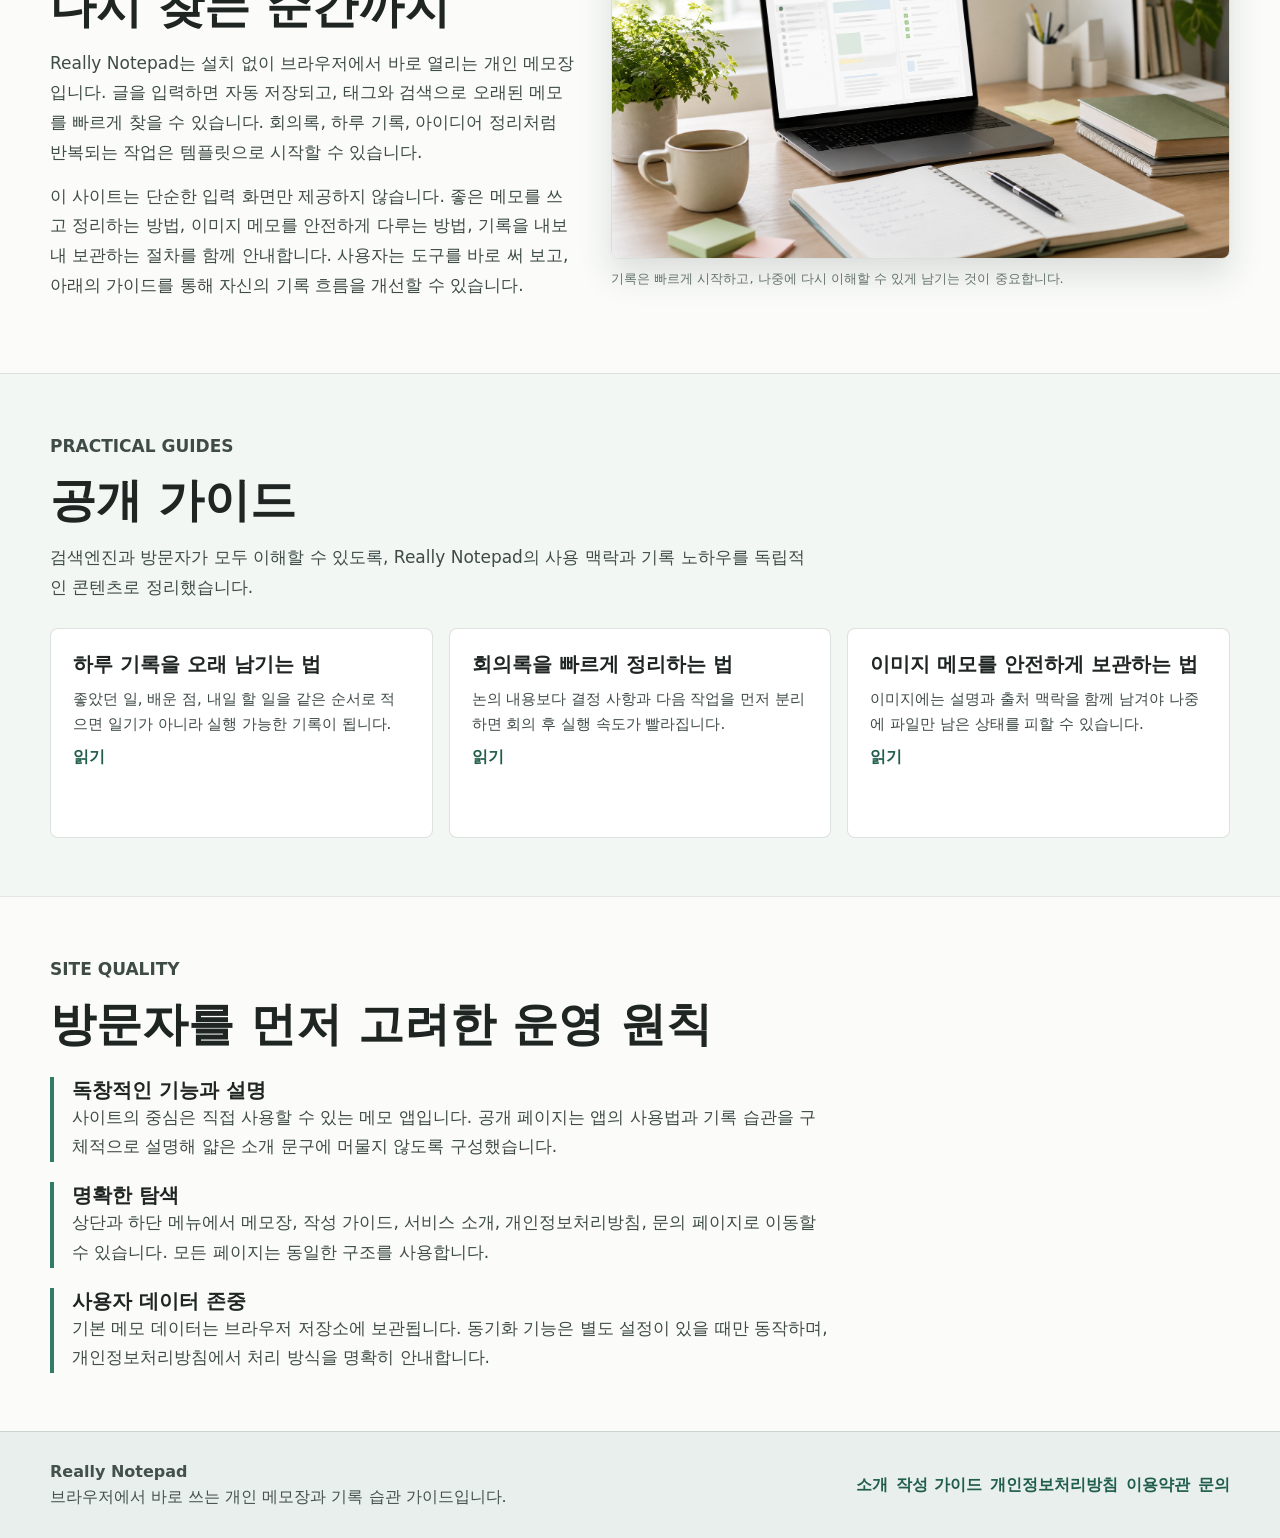
==== commit a3309df4: "Add mini app launcher windows" ====
--- a/index.html
+++ b/index.html
@@ -26,7 +26,7 @@
   <meta property="og:description" content="Really Notepad는 브라우저에서 바로 쓰는 자동 저장 메모장입니다. 태그, 이미지 메모, 체크리스트, 템플릿과 함께 기록을 오래 유지하는 방법을 제공합니다.">
   <meta property="og:url" content="https://robgib0101.github.io/note725/">
   <meta property="og:image" content="https://robgib0101.github.io/note725/assets/productivity-workspace.png">
-  <link rel="stylesheet" href="style.css?v=desktop-windows-2">
+  <link rel="stylesheet" href="style.css?v=mini-apps-1">
   <script async src="https://pagead2.googlesyndication.com/pagead/js/adsbygoogle.js?client=ca-pub-6925363929827743"
      crossorigin="anonymous"></script>
   <script type="application/ld+json">{
@@ -60,7 +60,7 @@
   </header>
 
   <section class="app-shell" id="appShell" aria-label="자동 저장 메모장">
-    <aside class="sidebar" aria-label="메모 목록" data-window="notes" data-window-title="메모 목록">
+    <aside class="sidebar" aria-label="메모 목록">
       <header class="sidebar-header">
         <div>
           <p class="eyebrow">Private notes</p>
@@ -85,7 +85,7 @@
     </aside>
 
     <section class="editor" aria-label="메모 편집기">
-      <section class="editor-toolbar" aria-label="메모 작업" data-window="status" data-window-title="메모 작업">
+      <section class="editor-toolbar" aria-label="메모 작업">
         <div class="current-meta">
           <span id="currentDate">오늘</span>
           <span id="wordCount">0자</span>
@@ -103,7 +103,7 @@
       </section>
 
       <div class="editor-workspace">
-        <section class="note-paper" aria-label="메모 작성 영역" data-window="paper" data-window-title="메모 보드">
+        <section class="note-paper" aria-label="메모 작성 영역">
           <div class="note-paper-header">
             <label class="note-title-field" for="titleInput">
               <span class="note-field-label">제목</span>
@@ -122,7 +122,7 @@
             <textarea id="contentInput" class="content-input content-backing" aria-hidden="true" tabindex="-1"></textarea>
           </section>
 
-          <div id="canvasContextMenu" class="canvas-context-menu" data-window="settings" data-window-title="설정 창" data-window-floating="true" hidden>
+          <div id="canvasContextMenu" class="canvas-context-menu" hidden>
             <div class="context-menu-group" data-context-group="theme">
               <span>테마</span>
               <button type="button" data-context-action="theme" data-context-value="plain">기본</button>
@@ -145,7 +145,7 @@
           </div>
         </section>
 
-        <section class="writing-tools" aria-label="작성 도구" data-window="tools" data-window-title="도구 패널">
+        <section class="writing-tools" aria-label="작성 도구">
           <div class="tool-section">
             <span class="tool-section-title">서식</span>
             <div class="tool-grid tool-grid-format">
@@ -209,7 +209,33 @@
         </section>
       </div>
     </section>
-    <div class="window-dock" id="windowDock" aria-label="창 복원"></div>
+    <aside class="app-launcher" aria-label="보조 앱">
+      <button class="app-icon" type="button" data-open-app="tools" title="도구 패널 열기">
+        <span class="app-icon-glyph" aria-hidden="true">TL</span>
+        <span>도구</span>
+      </button>
+      <button class="app-icon" type="button" data-open-app="images" title="이미지 보관함 열기">
+        <span class="app-icon-glyph" aria-hidden="true">IM</span>
+        <span>이미지</span>
+      </button>
+      <button class="app-icon" type="button" data-open-app="templates" title="템플릿 열기">
+        <span class="app-icon-glyph" aria-hidden="true">TP</span>
+        <span>템플릿</span>
+      </button>
+      <button class="app-icon" type="button" data-open-app="files" title="파일 창 열기">
+        <span class="app-icon-glyph" aria-hidden="true">FI</span>
+        <span>파일</span>
+      </button>
+      <button class="app-icon" type="button" data-open-app="stickers" title="스티커 열기">
+        <span class="app-icon-glyph" aria-hidden="true">ST</span>
+        <span>스티커</span>
+      </button>
+      <button class="app-icon" type="button" data-open-app="settings" title="설정 열기">
+        <span class="app-icon-glyph" aria-hidden="true">SE</span>
+        <span>설정</span>
+      </button>
+    </aside>
+    <div class="mini-window-layer" id="miniWindowLayer" aria-live="polite"></div>
   </section>
 
   <main id="content" class="site-content">
@@ -300,10 +326,10 @@
   <script>
     if ("serviceWorker" in navigator) {
       window.addEventListener("load", () => {
-        navigator.serviceWorker.register("sw.js?v=desktop-windows-2", { scope: "./" }).catch(() => {});
+        navigator.serviceWorker.register("sw.js?v=mini-apps-1", { scope: "./" }).catch(() => {});
       });
     }
   </script>
-  <script type="module" src="main.js?v=desktop-windows-2"></script>
+  <script type="module" src="main.js?v=mini-apps-1"></script>
 </body>
 </html>
--- a/style.css
+++ b/style.css
@@ -2044,22 +2044,299 @@
 /* End virtual app window layer */
 
 
-/* Window chrome fallback */
-[data-window]:not(.window-frame)::before {
+
+
+
+/* Mini app launcher layer */
+.app-shell {
+  overflow: visible;
+}
+
+.app-launcher {
+  position: absolute;
+  top: 86px;
+  right: -74px;
+  z-index: 85;
+  display: grid;
+  gap: 10px;
+  width: 62px;
+  padding: 8px;
+  background: rgba(251, 252, 250, 0.78);
+  border: 1px solid rgba(47, 125, 104, 0.2);
+  border-radius: 8px;
+  box-shadow: 0 14px 30px rgba(23, 42, 38, 0.14);
+  backdrop-filter: blur(12px);
+}
+
+.app-icon {
+  display: grid;
+  justify-items: center;
+  gap: 5px;
+  min-width: 0;
+  min-height: 54px;
+  padding: 6px 4px;
+  color: var(--accent-strong);
+  background: rgba(255, 255, 255, 0.88);
+  border: 1px solid rgba(47, 125, 104, 0.18);
+  border-radius: 8px;
+  font-size: 11px;
+  font-weight: 900;
+  line-height: 1.1;
+}
+
+.app-icon:hover,
+.app-icon.is-selected {
+  color: #fff;
+  background: var(--accent);
+  border-color: var(--accent);
+}
+
+.app-icon-glyph {
+  display: grid;
+  width: 28px;
+  height: 28px;
+  place-items: center;
+  color: inherit;
+  background: rgba(219, 236, 230, 0.76);
+  border: 1px solid rgba(47, 125, 104, 0.18);
+  border-radius: 7px;
+  font-size: 11px;
+  font-weight: 950;
+}
+
+.app-icon:hover .app-icon-glyph,
+.app-icon.is-selected .app-icon-glyph {
+  background: rgba(255, 255, 255, 0.18);
+  border-color: rgba(255, 255, 255, 0.34);
+}
+
+.mini-window-layer {
+  position: absolute;
+  inset: 0;
+  z-index: 88;
+  pointer-events: none;
+}
+
+.mini-app-window {
+  position: absolute;
+  display: grid;
+  grid-template-rows: auto minmax(0, 1fr);
+  min-height: 190px;
+  max-height: min(70vh, 620px);
+  overflow: hidden;
+  color: var(--ink);
+  background: rgba(251, 252, 250, 0.96);
+  border: 1px solid rgba(47, 125, 104, 0.28);
+  border-radius: 8px;
+  box-shadow: 0 22px 54px rgba(23, 42, 38, 0.2);
+  pointer-events: auto;
+}
+
+.mini-app-window[hidden] {
+  display: none;
+}
+
+.mini-window-titlebar {
   display: flex;
   align-items: center;
+  gap: 10px;
   min-height: 34px;
-  padding: 0 12px;
-  color: #26332f;
-  background: linear-gradient(180deg, rgba(255, 255, 255, 0.84), rgba(255, 255, 255, 0)), #d7e8e1;
-  border-bottom: 1px solid rgba(36, 55, 50, 0.16);
-  content: attr(data-window-title) "   -   □   ×";
+  padding: 0 8px 0 12px;
+  color: #1f3831;
+  background: linear-gradient(180deg, rgba(255, 255, 255, 0.86), rgba(255, 255, 255, 0)), #d7e8e1;
+  border-bottom: 1px solid rgba(47, 125, 104, 0.2);
+  cursor: grab;
   font-size: 12px;
   font-weight: 900;
-}
-
-[data-window]:not(.window-frame) {
-  border: 1px solid rgba(36, 55, 50, 0.24);
-  box-shadow: 0 18px 38px rgba(23, 42, 38, 0.16);
-}
-/* End window chrome fallback */
+  user-select: none;
+}
+
+.mini-window-titlebar:active {
+  cursor: grabbing;
+}
+
+.mini-window-title {
+  min-width: 0;
+  overflow: hidden;
+  text-overflow: ellipsis;
+  white-space: nowrap;
+}
+
+.mini-window-controls {
+  display: flex;
+  margin-left: auto;
+}
+
+.mini-window-control {
+  display: grid;
+  width: 23px;
+  height: 23px;
+  min-height: 0;
+  place-items: center;
+  padding: 0;
+  color: #31423d;
+  background: rgba(255, 255, 255, 0.86);
+  border: 1px solid rgba(36, 55, 50, 0.2);
+  border-radius: 5px;
+  font-size: 14px;
+  font-weight: 900;
+}
+
+.mini-window-control:hover {
+  color: #fff;
+  background: var(--danger);
+  border-color: var(--danger);
+}
+
+.mini-window-body {
+  display: grid;
+  align-content: start;
+  gap: 12px;
+  min-height: 0;
+  overflow: auto;
+  padding: 14px;
+}
+
+.mini-window-note {
+  margin: 0;
+  color: var(--muted);
+  font-size: 13px;
+  font-weight: 760;
+  line-height: 1.5;
+}
+
+.mini-command-grid,
+.mini-sticker-grid {
+  display: grid;
+  grid-template-columns: repeat(2, minmax(0, 1fr));
+  gap: 8px;
+}
+
+.mini-command-list {
+  display: grid;
+  gap: 8px;
+}
+
+.mini-command,
+.mini-sticker-button,
+.mini-image-thumb {
+  min-height: 38px;
+  padding: 0 10px;
+  color: var(--accent-strong);
+  background: #fff;
+  border: 1px solid rgba(47, 125, 104, 0.2);
+  border-radius: 8px;
+  font-size: 13px;
+  font-weight: 850;
+}
+
+.mini-command:hover,
+.mini-sticker-button:hover,
+.mini-image-thumb:hover {
+  color: #fff;
+  background: var(--accent);
+  border-color: var(--accent);
+}
+
+.mini-sticker-button {
+  min-height: 64px;
+  background: #fffdf6;
+  border-color: #d8c990;
+}
+
+.mini-image-list {
+  display: grid;
+  gap: 8px;
+}
+
+.mini-image-thumb {
+  display: grid;
+  grid-template-columns: 42px minmax(0, 1fr);
+  align-items: center;
+  justify-content: start;
+  gap: 8px;
+  min-height: 48px;
+  text-align: left;
+}
+
+.mini-image-thumb img {
+  width: 42px;
+  height: 34px;
+  object-fit: cover;
+  border-radius: 6px;
+}
+
+.mini-image-thumb span {
+  min-width: 0;
+  overflow: hidden;
+  text-overflow: ellipsis;
+  white-space: nowrap;
+}
+
+.mini-window-resizer {
+  position: absolute;
+  right: 0;
+  bottom: 0;
+  width: 18px;
+  height: 18px;
+  cursor: nwse-resize;
+}
+
+.mini-window-resizer::before {
+  position: absolute;
+  right: 4px;
+  bottom: 4px;
+  width: 8px;
+  height: 8px;
+  border-right: 2px solid rgba(47, 125, 104, 0.72);
+  border-bottom: 2px solid rgba(47, 125, 104, 0.72);
+  content: "";
+}
+
+@media (max-width: 1340px) {
+  .app-launcher {
+    right: 12px;
+    top: 74px;
+  }
+}
+
+@media (max-width: 760px) {
+  .app-shell {
+    overflow: hidden;
+  }
+
+  .app-launcher {
+    right: 10px;
+    left: 10px;
+    top: auto;
+    bottom: 10px;
+    grid-auto-flow: column;
+    grid-template-columns: repeat(6, minmax(0, 1fr));
+    width: auto;
+    padding: 6px;
+  }
+
+  .app-icon {
+    min-height: 48px;
+    font-size: 10px;
+  }
+
+  .app-icon-glyph {
+    width: 24px;
+    height: 24px;
+    font-size: 10px;
+  }
+
+  .mini-app-window {
+    left: 12px !important;
+    right: 12px;
+    top: 96px !important;
+    width: auto !important;
+    max-height: calc(100vh - 190px);
+  }
+
+  .mini-window-resizer {
+    display: none;
+  }
+}
+/* End mini app launcher layer */
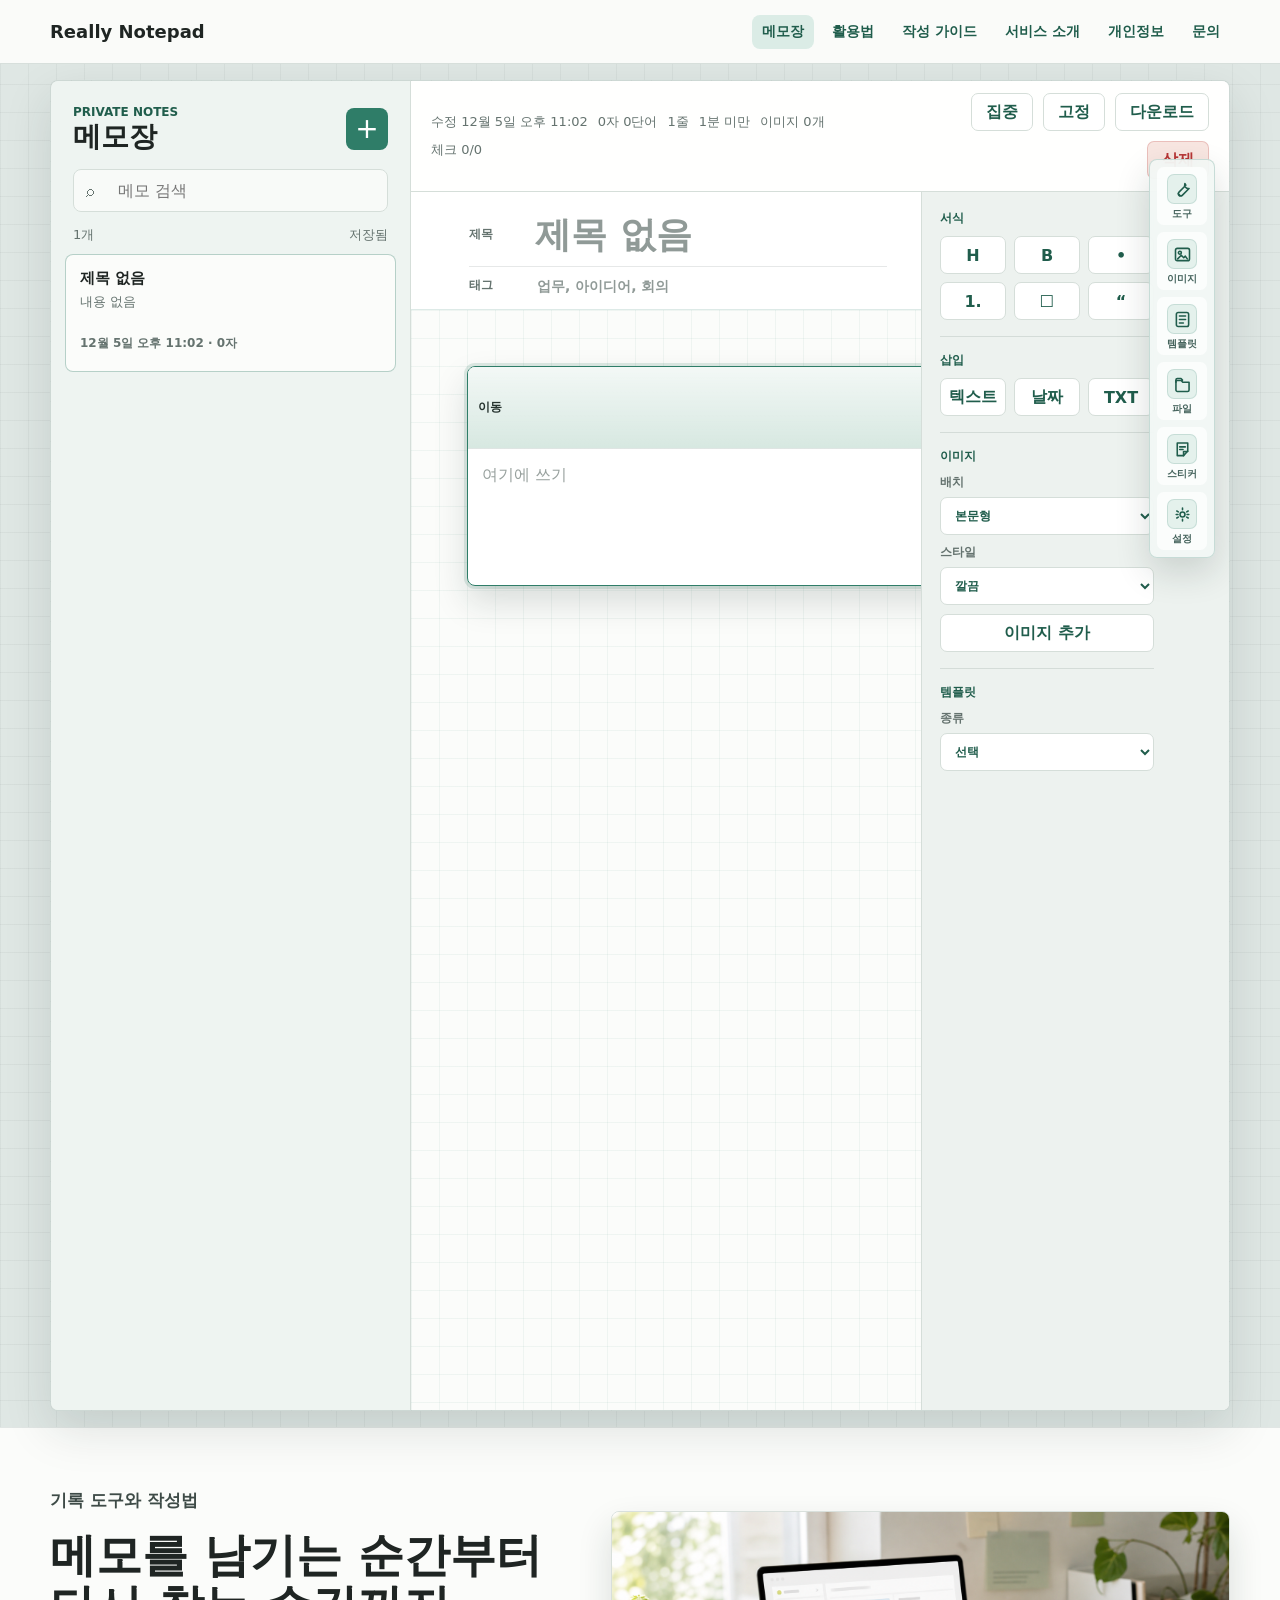
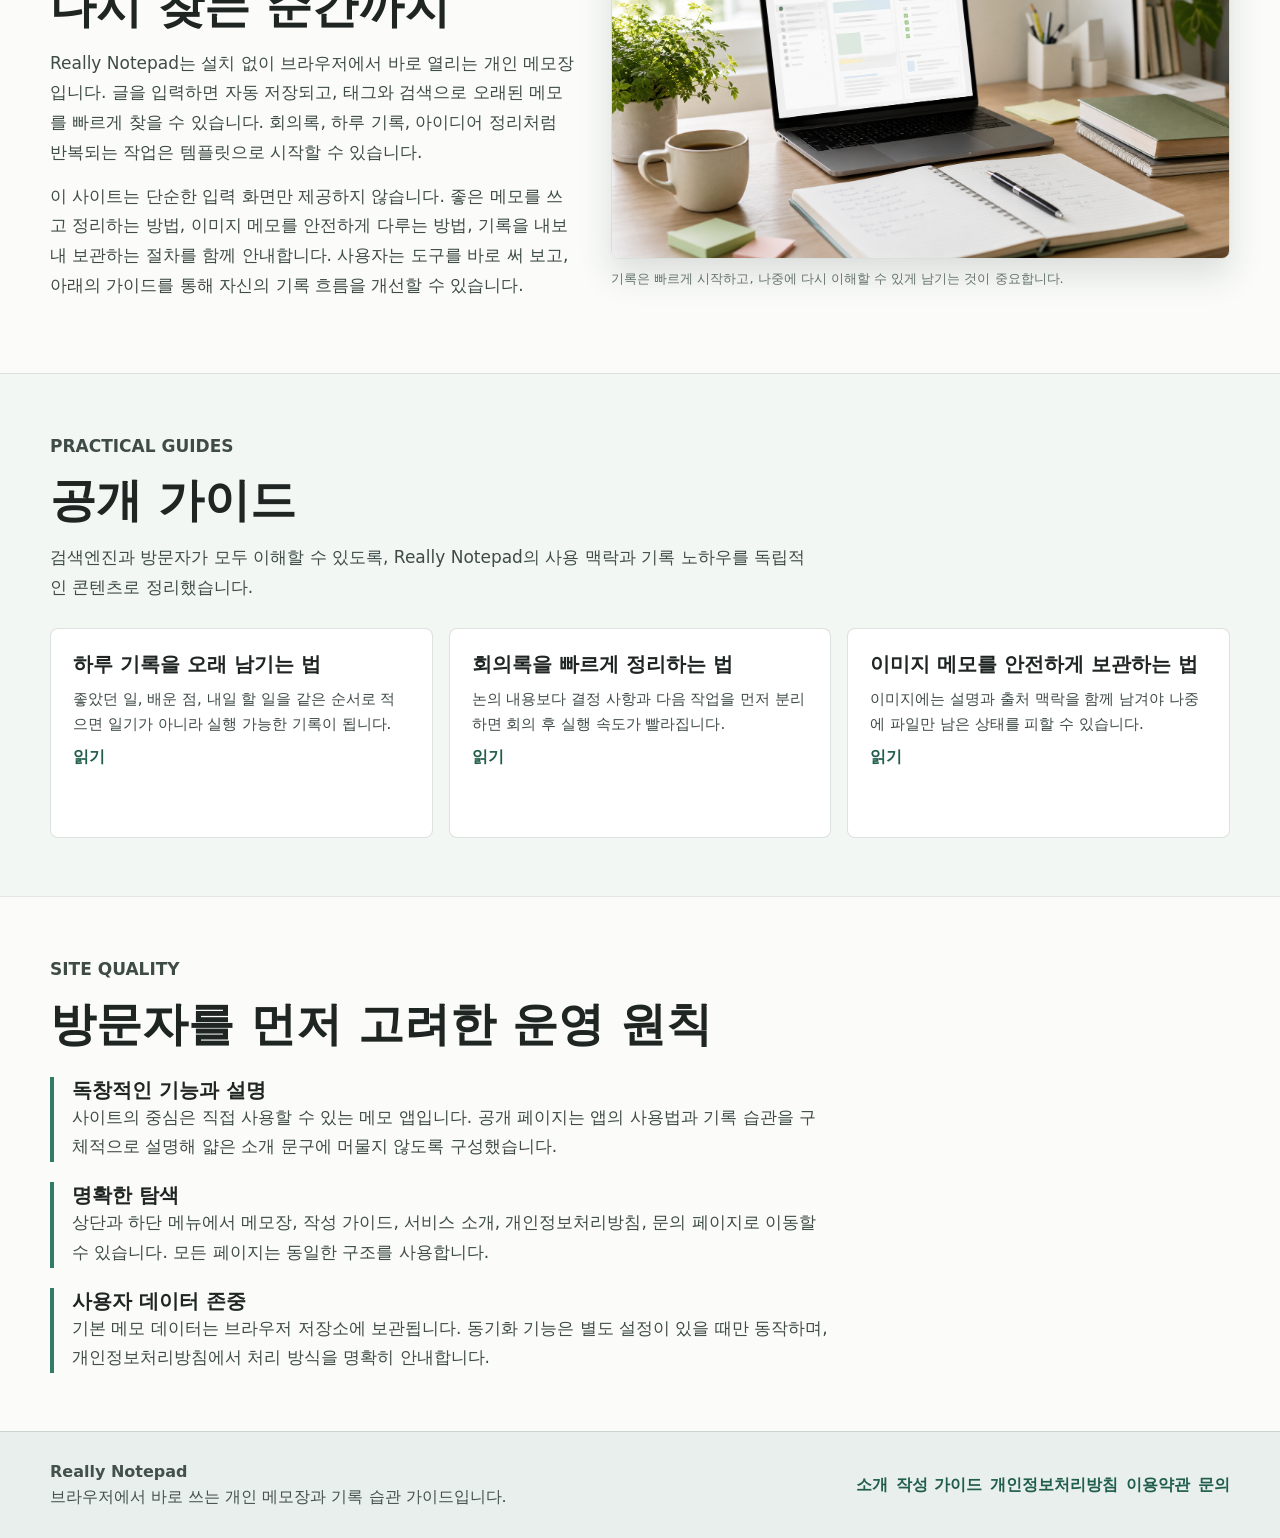
==== commit e21204cd: "Refine mini app launcher integration" ====
--- a/index.html
+++ b/index.html
@@ -26,7 +26,7 @@
   <meta property="og:description" content="Really Notepad는 브라우저에서 바로 쓰는 자동 저장 메모장입니다. 태그, 이미지 메모, 체크리스트, 템플릿과 함께 기록을 오래 유지하는 방법을 제공합니다.">
   <meta property="og:url" content="https://robgib0101.github.io/note725/">
   <meta property="og:image" content="https://robgib0101.github.io/note725/assets/productivity-workspace.png">
-  <link rel="stylesheet" href="style.css?v=mini-apps-1">
+  <link rel="stylesheet" href="style.css?v=launcher-system-1">
   <script async src="https://pagead2.googlesyndication.com/pagead/js/adsbygoogle.js?client=ca-pub-6925363929827743"
      crossorigin="anonymous"></script>
   <script type="application/ld+json">{
@@ -209,30 +209,62 @@
         </section>
       </div>
     </section>
-    <aside class="app-launcher" aria-label="보조 앱">
-      <button class="app-icon" type="button" data-open-app="tools" title="도구 패널 열기">
-        <span class="app-icon-glyph" aria-hidden="true">TL</span>
-        <span>도구</span>
-      </button>
-      <button class="app-icon" type="button" data-open-app="images" title="이미지 보관함 열기">
-        <span class="app-icon-glyph" aria-hidden="true">IM</span>
-        <span>이미지</span>
-      </button>
-      <button class="app-icon" type="button" data-open-app="templates" title="템플릿 열기">
-        <span class="app-icon-glyph" aria-hidden="true">TP</span>
-        <span>템플릿</span>
-      </button>
-      <button class="app-icon" type="button" data-open-app="files" title="파일 창 열기">
-        <span class="app-icon-glyph" aria-hidden="true">FI</span>
-        <span>파일</span>
-      </button>
-      <button class="app-icon" type="button" data-open-app="stickers" title="스티커 열기">
-        <span class="app-icon-glyph" aria-hidden="true">ST</span>
-        <span>스티커</span>
-      </button>
-      <button class="app-icon" type="button" data-open-app="settings" title="설정 열기">
-        <span class="app-icon-glyph" aria-hidden="true">SE</span>
-        <span>설정</span>
+    <aside class="app-launcher" aria-label="보조 앱 런처">
+      <button class="app-icon" type="button" data-open-app="tools" data-tooltip="도구 패널" title="도구 패널" aria-label="도구 패널">
+        <span class="app-icon-glyph" aria-hidden="true">
+          <svg viewBox="0 0 24 24" role="img">
+            <path d="M14.7 5.3a4.2 4.2 0 0 0 4.8 5.6l-7.8 7.8a2.6 2.6 0 1 1-3.7-3.7l7.8-7.8a4.3 4.3 0 0 0-1.1-1.9Z"/>
+            <path d="m7.2 16.8 2 2"/>
+          </svg>
+        </span>
+        <span class="app-icon-label">도구</span>
+      </button>
+      <button class="app-icon" type="button" data-open-app="images" data-tooltip="이미지 보관함" title="이미지 보관함" aria-label="이미지 보관함">
+        <span class="app-icon-glyph" aria-hidden="true">
+          <svg viewBox="0 0 24 24" role="img">
+            <rect x="4" y="5" width="16" height="14" rx="2"/>
+            <circle cx="9" cy="10" r="1.7"/>
+            <path d="m6.5 17 4.1-4.1 2.8 2.8 1.8-1.8 2.3 3.1"/>
+          </svg>
+        </span>
+        <span class="app-icon-label">이미지</span>
+      </button>
+      <button class="app-icon" type="button" data-open-app="templates" data-tooltip="템플릿" title="템플릿" aria-label="템플릿">
+        <span class="app-icon-glyph" aria-hidden="true">
+          <svg viewBox="0 0 24 24" role="img">
+            <rect x="5" y="4" width="14" height="16" rx="2"/>
+            <path d="M8.5 8h7M8.5 12h7M8.5 16H13"/>
+          </svg>
+        </span>
+        <span class="app-icon-label">템플릿</span>
+      </button>
+      <button class="app-icon" type="button" data-open-app="files" data-tooltip="파일" title="파일" aria-label="파일">
+        <span class="app-icon-glyph" aria-hidden="true">
+          <svg viewBox="0 0 24 24" role="img">
+            <path d="M4.5 7.5h6l1.8 2h7.2v8.8a1.7 1.7 0 0 1-1.7 1.7H6.2a1.7 1.7 0 0 1-1.7-1.7Z"/>
+            <path d="M4.5 9.5V6.8c0-.9.7-1.6 1.6-1.6h4.2l1.7 1.8"/>
+          </svg>
+        </span>
+        <span class="app-icon-label">파일</span>
+      </button>
+      <button class="app-icon" type="button" data-open-app="stickers" data-tooltip="스티커" title="스티커" aria-label="스티커">
+        <span class="app-icon-glyph" aria-hidden="true">
+          <svg viewBox="0 0 24 24" role="img">
+            <path d="M6 4.5h12v9.2L13.2 19H6Z"/>
+            <path d="M13.2 19v-4.7H18"/>
+            <path d="M8.8 9h6.4M8.8 12h3.8"/>
+          </svg>
+        </span>
+        <span class="app-icon-label">스티커</span>
+      </button>
+      <button class="app-icon" type="button" data-open-app="settings" data-tooltip="설정" title="설정" aria-label="설정">
+        <span class="app-icon-glyph" aria-hidden="true">
+          <svg viewBox="0 0 24 24" role="img">
+            <circle cx="12" cy="12" r="2.8"/>
+            <path d="M12 4.5v2M12 17.5v2M5.5 8l1.7 1M16.8 15l1.7 1M18.5 8l-1.7 1M7.2 15l-1.7 1M4.8 12h2M17.2 12h2"/>
+          </svg>
+        </span>
+        <span class="app-icon-label">설정</span>
       </button>
     </aside>
     <div class="mini-window-layer" id="miniWindowLayer" aria-live="polite"></div>
@@ -326,10 +358,10 @@
   <script>
     if ("serviceWorker" in navigator) {
       window.addEventListener("load", () => {
-        navigator.serviceWorker.register("sw.js?v=mini-apps-1", { scope: "./" }).catch(() => {});
+        navigator.serviceWorker.register("sw.js?v=launcher-system-1", { scope: "./" }).catch(() => {});
       });
     }
   </script>
-  <script type="module" src="main.js?v=mini-apps-1"></script>
+  <script type="module" src="main.js?v=launcher-system-1"></script>
 </body>
 </html>
--- a/style.css
+++ b/style.css
@@ -2048,66 +2048,127 @@
 
 
 /* Mini app launcher layer */
-.app-shell {
-  overflow: visible;
-}
-
 .app-launcher {
   position: absolute;
-  top: 86px;
-  right: -74px;
+  top: 78px;
+  right: 14px;
   z-index: 85;
   display: grid;
-  gap: 10px;
-  width: 62px;
-  padding: 8px;
-  background: rgba(251, 252, 250, 0.78);
-  border: 1px solid rgba(47, 125, 104, 0.2);
+  gap: 7px;
+  width: 66px;
+  padding: 7px;
+  background: rgba(242, 248, 245, 0.9);
+  border: 1px solid rgba(47, 125, 104, 0.22);
   border-radius: 8px;
-  box-shadow: 0 14px 30px rgba(23, 42, 38, 0.14);
-  backdrop-filter: blur(12px);
+  box-shadow: 0 14px 34px rgba(23, 42, 38, 0.16);
+  backdrop-filter: blur(14px);
 }
 
 .app-icon {
+  position: relative;
   display: grid;
   justify-items: center;
-  gap: 5px;
+  gap: 4px;
   min-width: 0;
-  min-height: 54px;
-  padding: 6px 4px;
+  min-height: 56px;
+  padding: 6px 3px 5px;
   color: var(--accent-strong);
-  background: rgba(255, 255, 255, 0.88);
-  border: 1px solid rgba(47, 125, 104, 0.18);
-  border-radius: 8px;
-  font-size: 11px;
-  font-weight: 900;
+  background: rgba(255, 255, 255, 0.72);
+  border: 1px solid transparent;
+  border-radius: 7px;
+  font-size: 10px;
+  font-weight: 820;
   line-height: 1.1;
 }
 
 .app-icon:hover,
 .app-icon.is-selected {
+  color: var(--accent-strong);
+  background: #fff;
+  border-color: rgba(47, 125, 104, 0.28);
+  box-shadow: 0 7px 18px rgba(23, 42, 38, 0.1);
+}
+
+.app-icon.is-open::before,
+.app-icon.is-minimized::before {
+  position: absolute;
+  top: 6px;
+  right: 6px;
+  width: 7px;
+  height: 7px;
+  background: var(--accent);
+  border: 2px solid #fff;
+  border-radius: 999px;
+  box-shadow: 0 0 0 1px rgba(47, 125, 104, 0.26);
+  content: "";
+}
+
+.app-icon.is-minimized::before {
+  background: #8aa39b;
+}
+
+.app-icon::after {
+  position: absolute;
+  right: calc(100% + 9px);
+  top: 50%;
+  z-index: 2;
+  min-width: max-content;
+  padding: 6px 8px;
   color: #fff;
-  background: var(--accent);
-  border-color: var(--accent);
+  background: rgba(31, 37, 35, 0.92);
+  border-radius: 6px;
+  box-shadow: 0 8px 18px rgba(23, 42, 38, 0.18);
+  content: attr(data-tooltip);
+  font-size: 12px;
+  font-weight: 760;
+  opacity: 0;
+  pointer-events: none;
+  transform: translate(4px, -50%);
+  transition: opacity 0.14s ease, transform 0.14s ease;
+}
+
+.app-icon:hover::after {
+  opacity: 1;
+  transform: translate(0, -50%);
 }
 
 .app-icon-glyph {
   display: grid;
-  width: 28px;
-  height: 28px;
+  width: 30px;
+  height: 30px;
   place-items: center;
   color: inherit;
-  background: rgba(219, 236, 230, 0.76);
-  border: 1px solid rgba(47, 125, 104, 0.18);
+  background: rgba(219, 236, 230, 0.72);
+  border: 1px solid rgba(47, 125, 104, 0.16);
   border-radius: 7px;
-  font-size: 11px;
-  font-weight: 950;
+}
+
+.app-icon-glyph svg {
+  width: 21px;
+  height: 21px;
+  fill: none;
+  stroke: currentColor;
+  stroke-linecap: round;
+  stroke-linejoin: round;
+  stroke-width: 1.8;
 }
 
 .app-icon:hover .app-icon-glyph,
-.app-icon.is-selected .app-icon-glyph {
-  background: rgba(255, 255, 255, 0.18);
-  border-color: rgba(255, 255, 255, 0.34);
+.app-icon.is-selected .app-icon-glyph,
+.app-icon.is-open .app-icon-glyph {
+  background: rgba(47, 125, 104, 0.12);
+  border-color: rgba(47, 125, 104, 0.28);
+}
+
+.app-icon-label {
+  display: block;
+  max-width: 100%;
+  overflow: hidden;
+  color: #46645d;
+  text-overflow: ellipsis;
+  white-space: nowrap;
+  font-size: 10px;
+  letter-spacing: 0;
 }
 
 .mini-window-layer {
@@ -2125,10 +2186,10 @@
   max-height: min(70vh, 620px);
   overflow: hidden;
   color: var(--ink);
-  background: rgba(251, 252, 250, 0.96);
-  border: 1px solid rgba(47, 125, 104, 0.28);
+  background: rgba(251, 252, 250, 0.98);
+  border: 1px solid rgba(47, 125, 104, 0.3);
   border-radius: 8px;
-  box-shadow: 0 22px 54px rgba(23, 42, 38, 0.2);
+  box-shadow: 0 22px 54px rgba(23, 42, 38, 0.22);
   pointer-events: auto;
 }
 
@@ -2164,6 +2225,7 @@
 
 .mini-window-controls {
   display: flex;
+  gap: 5px;
   margin-left: auto;
 }
 
@@ -2184,6 +2246,11 @@
 
 .mini-window-control:hover {
   color: #fff;
+  background: var(--accent);
+  border-color: var(--accent);
+}
+
+.mini-window-control--close:hover {
   background: var(--danger);
   border-color: var(--danger);
 }
@@ -2293,13 +2360,6 @@
   content: "";
 }
 
-@media (max-width: 1340px) {
-  .app-launcher {
-    right: 12px;
-    top: 74px;
-  }
-}
-
 @media (max-width: 760px) {
   .app-shell {
     overflow: hidden;
@@ -2316,6 +2376,10 @@
     padding: 6px;
   }
 
+  .app-icon::after {
+    display: none;
+  }
+
   .app-icon {
     min-height: 48px;
     font-size: 10px;
@@ -2324,7 +2388,11 @@
   .app-icon-glyph {
     width: 24px;
     height: 24px;
-    font-size: 10px;
+  }
+
+  .app-icon-glyph svg {
+    width: 18px;
+    height: 18px;
   }
 
   .mini-app-window {
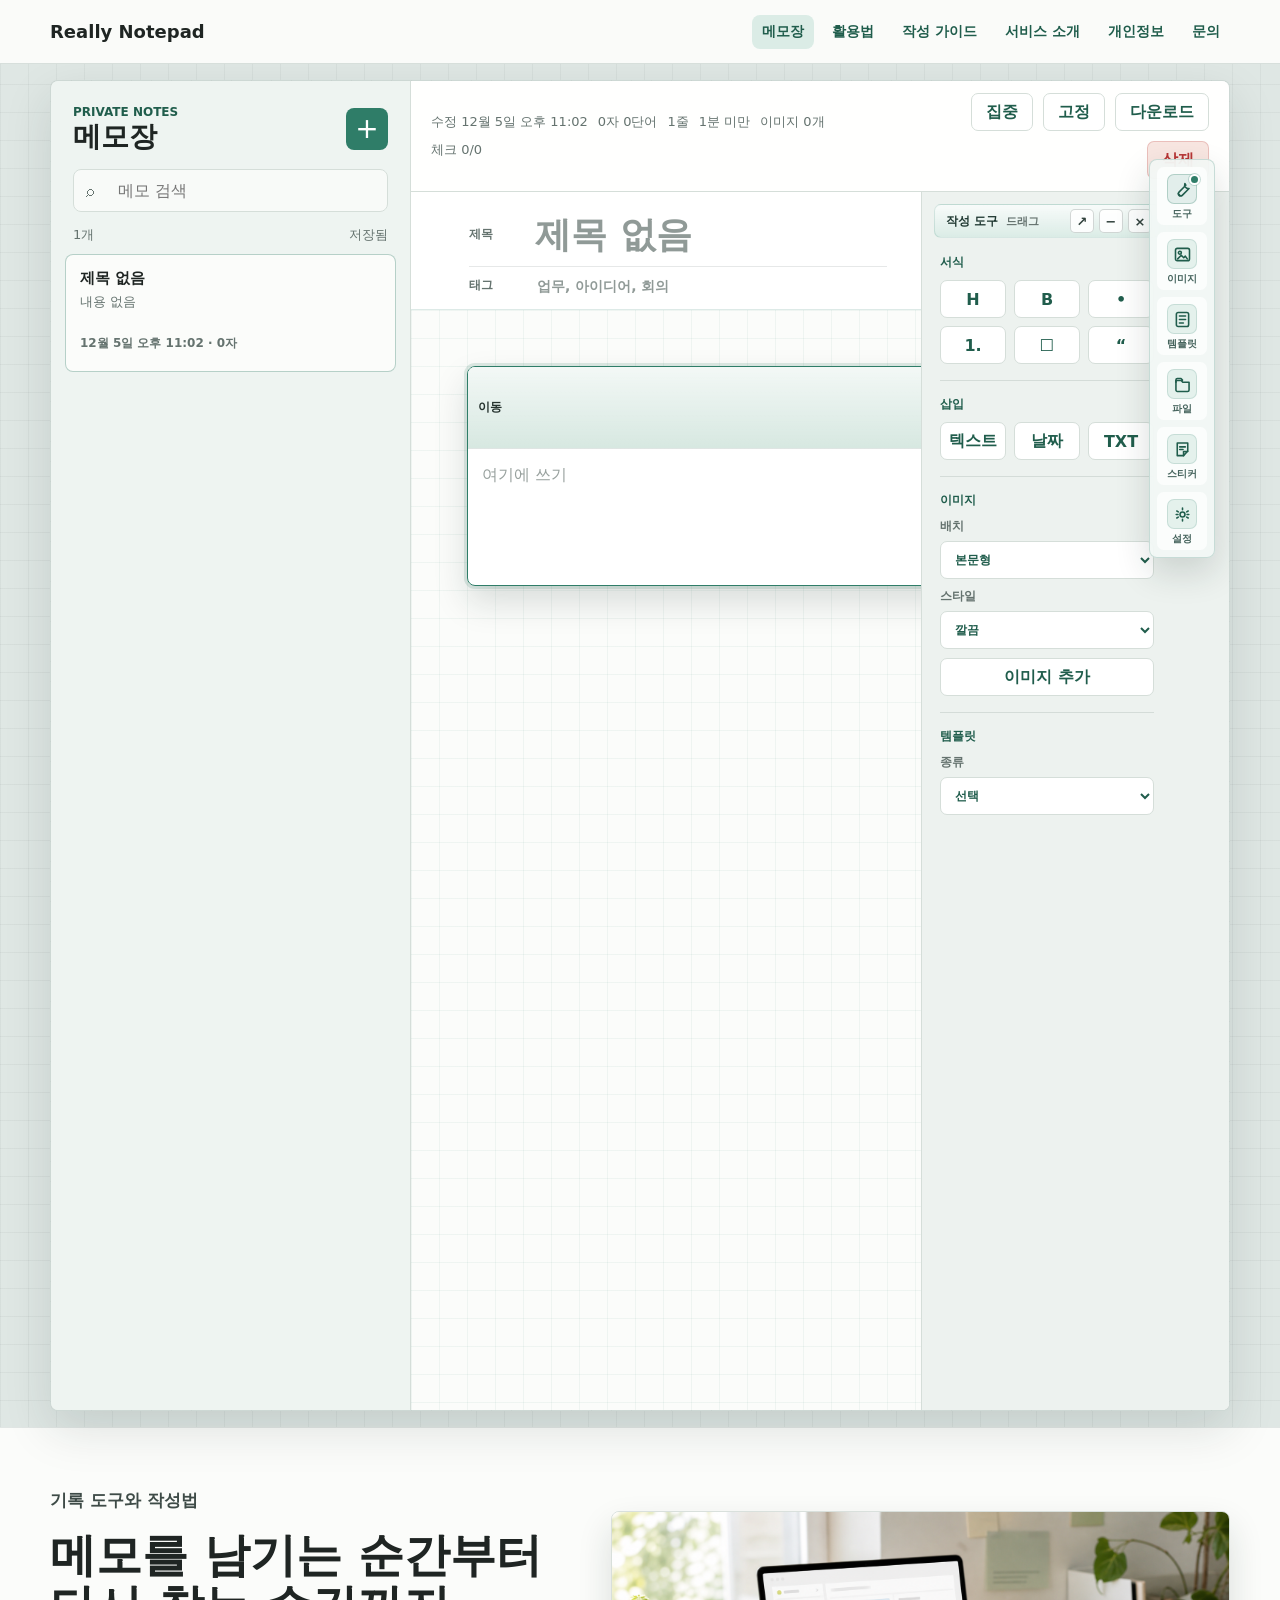
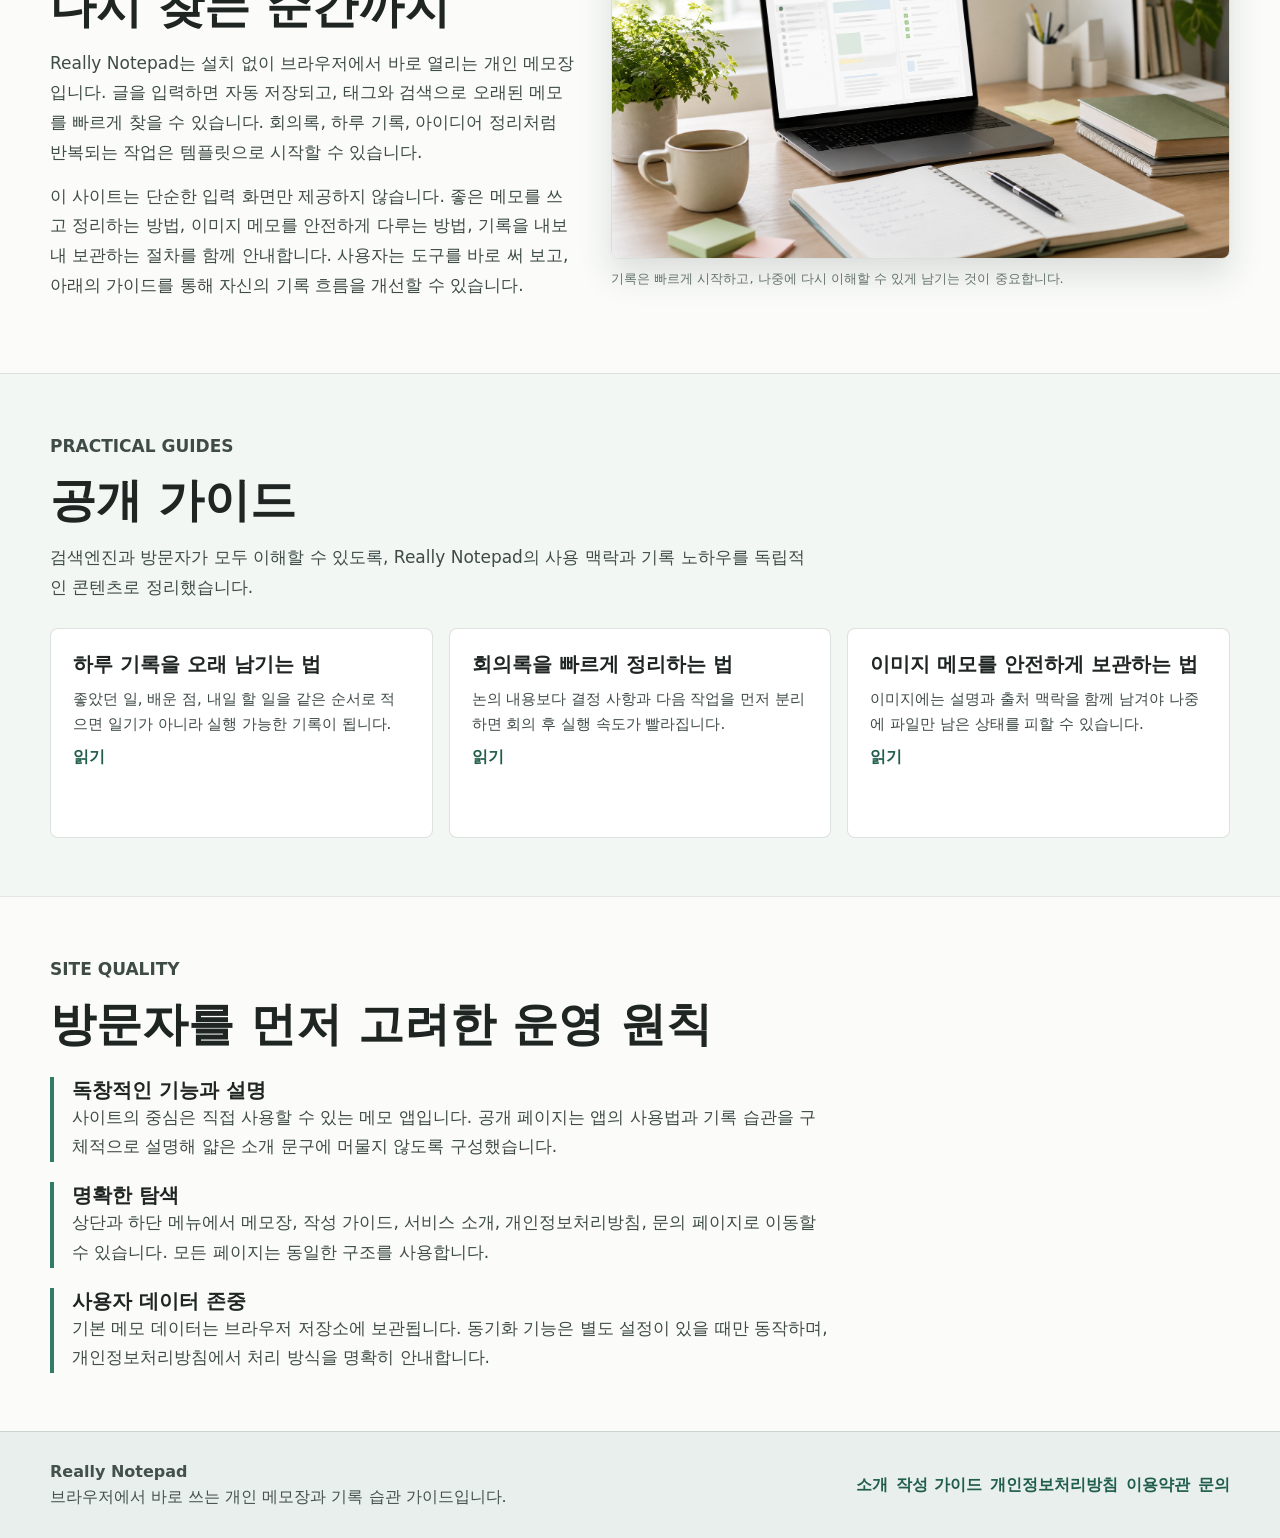
==== commit 4a06a8eb: "Add dockable writing tools panel" ====
--- a/index.html
+++ b/index.html
@@ -26,7 +26,7 @@
   <meta property="og:description" content="Really Notepad는 브라우저에서 바로 쓰는 자동 저장 메모장입니다. 태그, 이미지 메모, 체크리스트, 템플릿과 함께 기록을 오래 유지하는 방법을 제공합니다.">
   <meta property="og:url" content="https://robgib0101.github.io/note725/">
   <meta property="og:image" content="https://robgib0101.github.io/note725/assets/productivity-workspace.png">
-  <link rel="stylesheet" href="style.css?v=launcher-system-1">
+  <link rel="stylesheet" href="style.css?v=tool-panel-1">
   <script async src="https://pagead2.googlesyndication.com/pagead/js/adsbygoogle.js?client=ca-pub-6925363929827743"
      crossorigin="anonymous"></script>
   <script type="application/ld+json">{
@@ -102,7 +102,7 @@
         </div>
       </section>
 
-      <div class="editor-workspace">
+      <div class="editor-workspace" id="editorWorkspace">
         <section class="note-paper" aria-label="메모 작성 영역">
           <div class="note-paper-header">
             <label class="note-title-field" for="titleInput">
@@ -145,7 +145,16 @@
           </div>
         </section>
 
-        <section class="writing-tools" aria-label="작성 도구">
+        <section id="writingTools" class="writing-tools" aria-label="작성 도구" data-panel-state="docked">
+          <div class="tool-panel-titlebar" id="toolPanelTitlebar">
+            <span class="tool-panel-title">작성 도구</span>
+            <span class="tool-panel-hint">드래그</span>
+            <span class="tool-panel-controls">
+              <button id="toolPanelFloatButton" class="tool-panel-control" type="button" title="창으로 띄우기" aria-label="창으로 띄우기">↗</button>
+              <button id="toolPanelMinimizeButton" class="tool-panel-control" type="button" title="최소화" aria-label="최소화">−</button>
+              <button id="toolPanelCloseButton" class="tool-panel-control tool-panel-control-close" type="button" title="닫기" aria-label="닫기">×</button>
+            </span>
+          </div>
           <div class="tool-section">
             <span class="tool-section-title">서식</span>
             <div class="tool-grid tool-grid-format">
@@ -358,10 +367,10 @@
   <script>
     if ("serviceWorker" in navigator) {
       window.addEventListener("load", () => {
-        navigator.serviceWorker.register("sw.js?v=launcher-system-1", { scope: "./" }).catch(() => {});
+        navigator.serviceWorker.register("sw.js?v=tool-panel-1", { scope: "./" }).catch(() => {});
       });
     }
   </script>
-  <script type="module" src="main.js?v=launcher-system-1"></script>
+  <script type="module" src="main.js?v=tool-panel-1"></script>
 </body>
 </html>
--- a/style.css
+++ b/style.css
@@ -809,11 +809,16 @@
 }
 
 .editor-workspace {
+  position: relative;
   display: grid;
   min-width: 0;
   min-height: 0;
   grid-template-columns: minmax(0, 1fr) clamp(252px, 27vw, 308px);
   background: #f4f6f3;
+}
+
+.editor-workspace.is-tools-collapsed {
+  grid-template-columns: minmax(0, 1fr);
 }
 
 .note-paper {
@@ -921,6 +926,107 @@
   border-bottom: 0;
 }
 
+.editor .writing-tools[hidden] {
+  display: none;
+}
+
+.tool-panel-titlebar {
+  display: flex;
+  align-items: center;
+  gap: 8px;
+  min-height: 34px;
+  margin: -6px -6px 0;
+  padding: 0 7px 0 11px;
+  color: #1f3831;
+  background: linear-gradient(180deg, rgba(255, 255, 255, 0.8), rgba(255, 255, 255, 0)), #dbece6;
+  border: 1px solid rgba(47, 125, 104, 0.16);
+  border-radius: 7px;
+  cursor: grab;
+  user-select: none;
+}
+
+.tool-panel-titlebar:active {
+  cursor: grabbing;
+}
+
+.tool-panel-title {
+  min-width: 0;
+  overflow: hidden;
+  text-overflow: ellipsis;
+  white-space: nowrap;
+  font-size: 12px;
+  font-weight: 900;
+}
+
+.tool-panel-hint {
+  color: var(--muted);
+  font-size: 11px;
+  font-weight: 760;
+}
+
+.tool-panel-controls {
+  display: flex;
+  gap: 5px;
+  margin-left: auto;
+}
+
+.tool-panel-control {
+  display: grid;
+  width: 24px;
+  height: 24px;
+  min-height: 0;
+  place-items: center;
+  padding: 0;
+  color: #31423d;
+  background: rgba(255, 255, 255, 0.88);
+  border: 1px solid rgba(36, 55, 50, 0.2);
+  border-radius: 5px;
+  font-size: 13px;
+  font-weight: 900;
+  line-height: 1;
+}
+
+.tool-panel-control:hover {
+  color: #fff;
+  background: var(--accent);
+  border-color: var(--accent);
+}
+
+.tool-panel-control-close:hover {
+  background: var(--danger);
+  border-color: var(--danger);
+}
+
+.editor .writing-tools.is-tools-floating {
+  position: absolute;
+  width: min(320px, calc(100% - 24px));
+  max-height: min(72vh, 620px);
+  border: 1px solid rgba(47, 125, 104, 0.28);
+  border-radius: 8px;
+  box-shadow: 0 22px 54px rgba(23, 42, 38, 0.2);
+}
+
+.editor .writing-tools.is-tools-floating .tool-panel-titlebar {
+  margin: -6px -6px 0;
+}
+
+.editor .writing-tools.is-tools-minimized {
+  width: 220px;
+  min-height: 0;
+  overflow: hidden;
+  padding: 0;
+  border-left: 1px solid rgba(47, 125, 104, 0.28);
+}
+
+.editor .writing-tools.is-tools-minimized > :not(.tool-panel-titlebar) {
+  display: none;
+}
+
+.editor .writing-tools.is-tools-minimized .tool-panel-titlebar {
+  margin: 0;
+  border: 0;
+}
+
 .tool-section {
   display: grid;
   gap: 9px;
@@ -1008,6 +1114,17 @@
     border-bottom: 1px solid var(--line);
   }
 
+  .tool-panel-titlebar {
+    grid-column: 1 / -1;
+  }
+
+  .editor .writing-tools.is-tools-floating {
+    grid-template-columns: 1fr;
+    overflow-y: auto;
+    padding: 14px;
+    border-bottom: 1px solid rgba(47, 125, 104, 0.28);
+  }
+
   .tool-section + .tool-section {
     padding-top: 0;
     border-top: 0;
@@ -1026,6 +1143,21 @@
   .editor .writing-tools {
     grid-template-columns: 1fr 1fr;
     padding: 12px 14px;
+  }
+
+  .editor .writing-tools.is-tools-floating {
+    left: 12px !important;
+    right: 12px;
+    top: 12px !important;
+    width: auto !important;
+    max-height: calc(100vh - 190px);
+  }
+
+  .editor .writing-tools.is-tools-minimized {
+    left: auto !important;
+    right: 12px;
+    top: 12px !important;
+    width: 210px !important;
   }
 
   .note-paper-header {
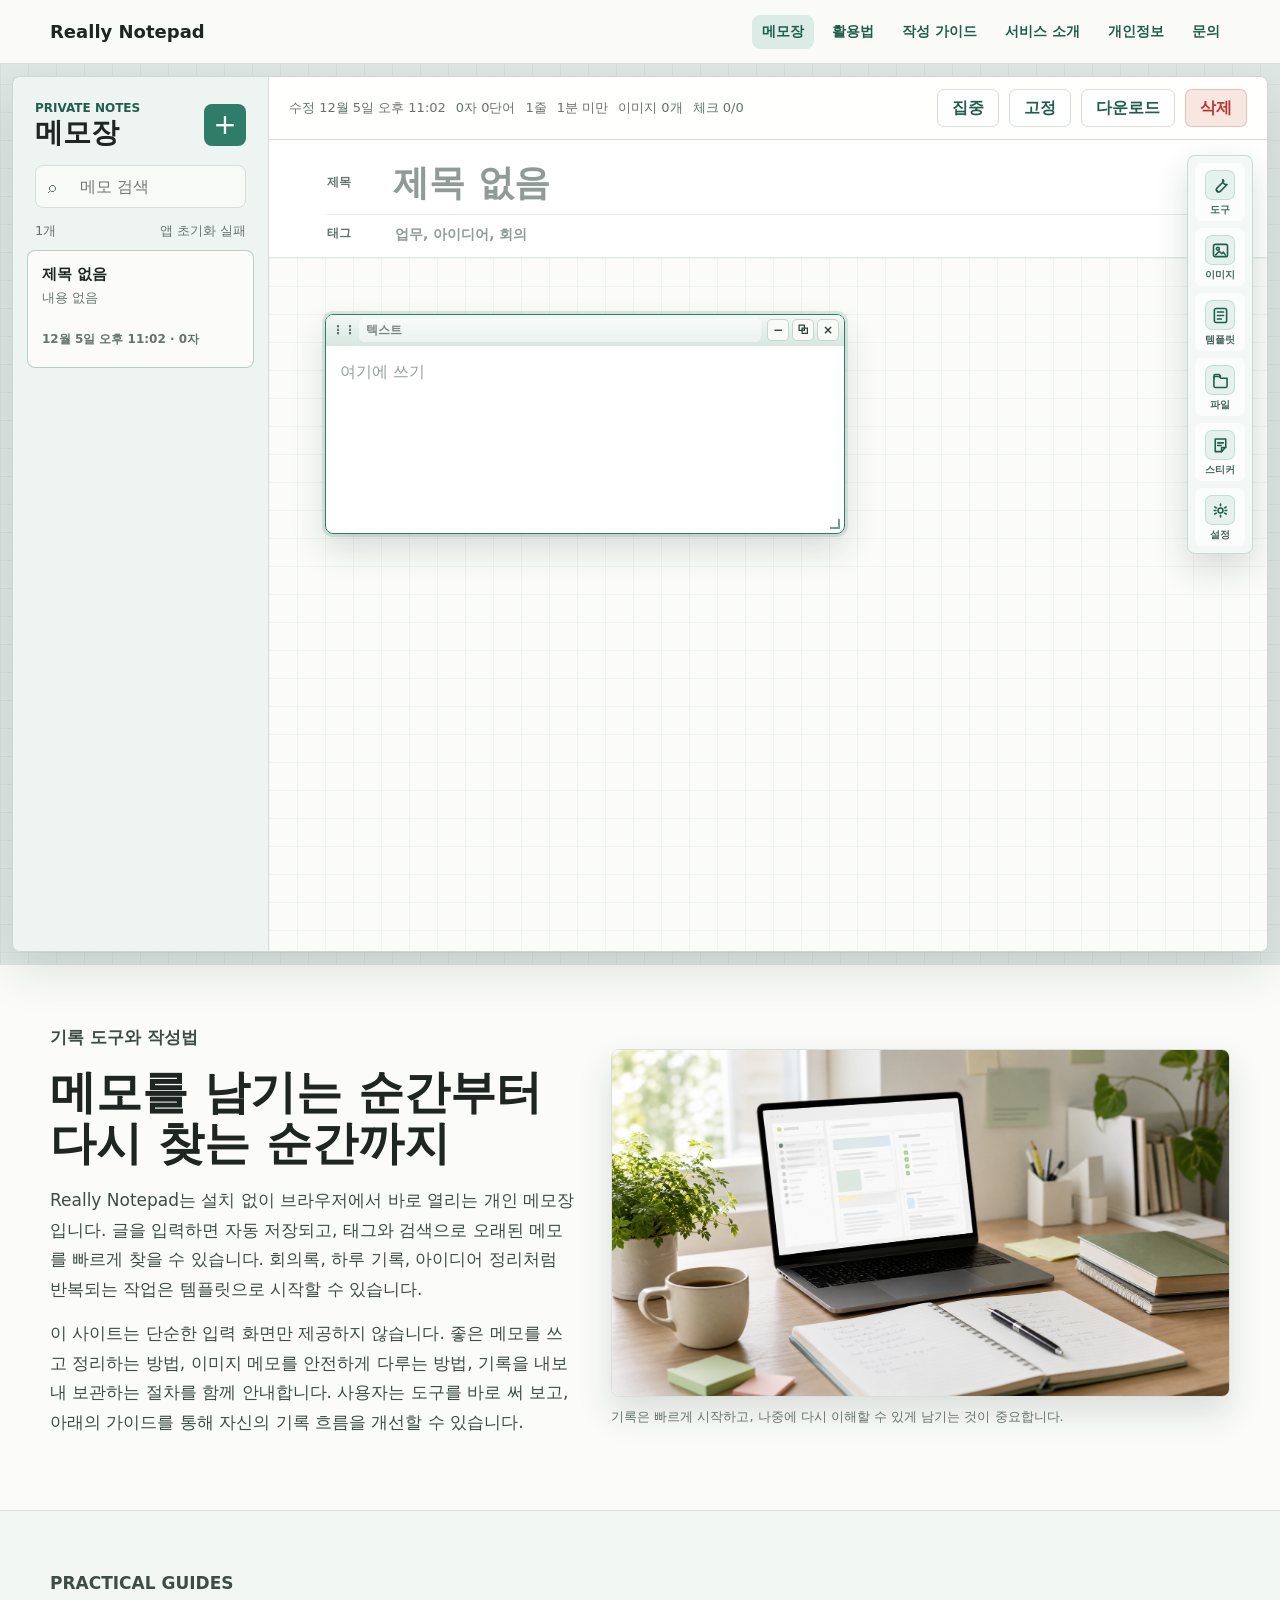
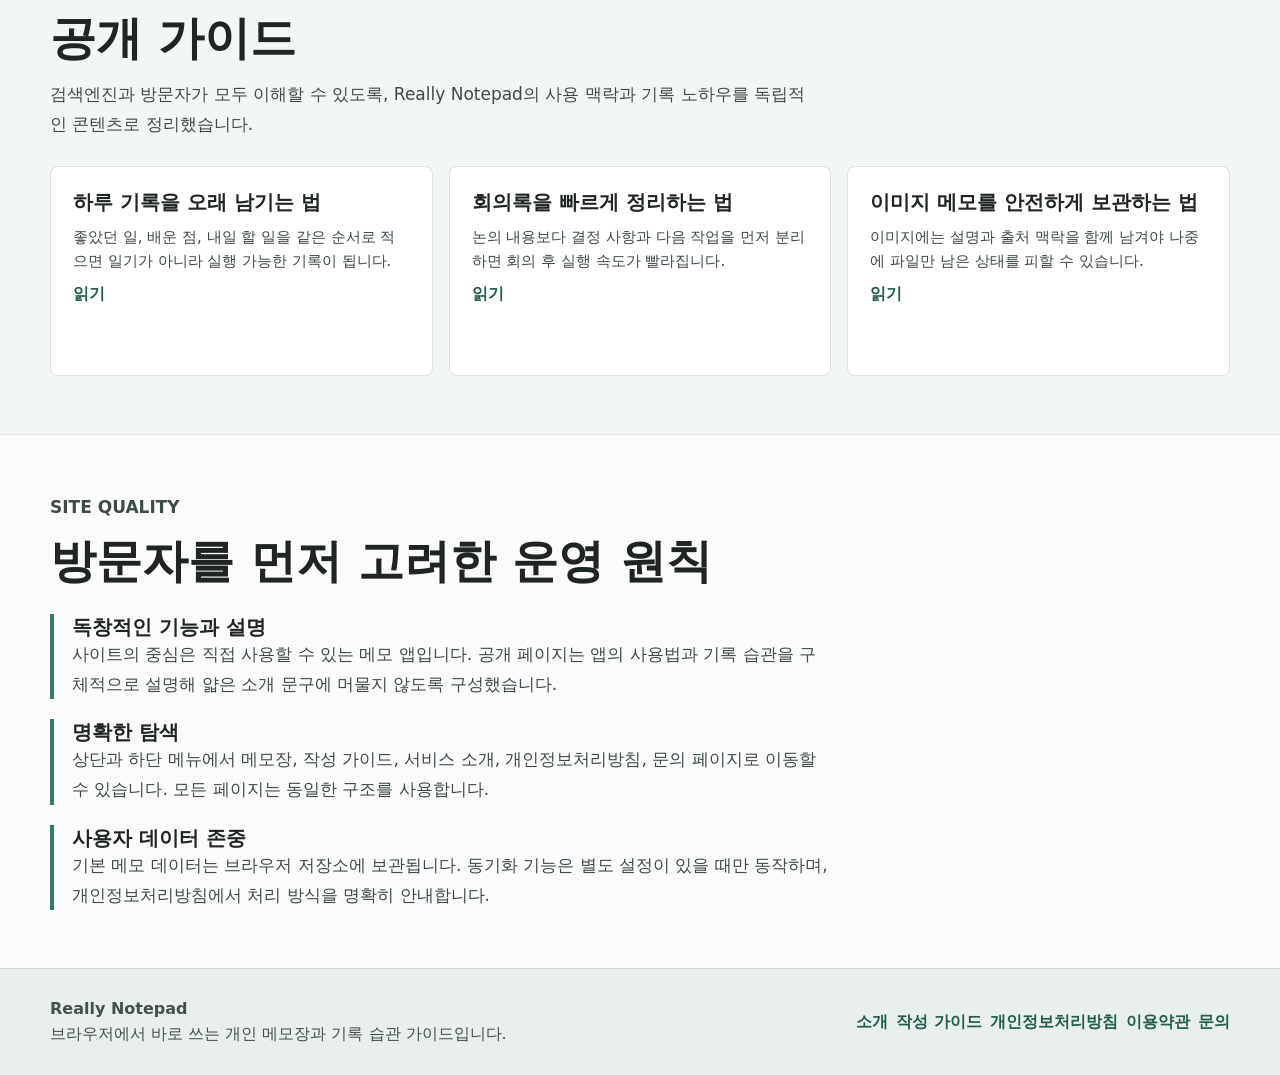
==== commit 37247839: "Improve canvas layout and panel interactions" ====
--- a/index.html
+++ b/index.html
@@ -45,7 +45,7 @@
   }
 }</script>
 </head>
-<body>
+<body class="app-page">
   <a class="skip-link" href="#appShell">메모장으로 건너뛰기</a>
   <header class="site-header">
     <a class="site-brand" href="index.html" aria-label="Really Notepad 홈">Really Notepad</a>
@@ -140,12 +140,14 @@
             <div class="context-menu-group">
               <button type="button" data-context-action="front">앞으로</button>
               <button type="button" data-context-action="back">뒤로</button>
+              <button type="button" data-context-action="hide">숨기기/보이기</button>
+              <button type="button" data-context-action="duplicate">복제</button>
               <button type="button" data-context-action="delete">삭제</button>
             </div>
           </div>
         </section>
 
-        <section id="writingTools" class="writing-tools" aria-label="작성 도구" data-panel-state="docked">
+        <section id="writingTools" class="writing-tools" aria-label="작성 도구" data-panel-state="closed" hidden>
           <div class="tool-panel-titlebar" id="toolPanelTitlebar">
             <span class="tool-panel-title">작성 도구</span>
             <span class="tool-panel-hint">드래그</span>
@@ -367,10 +369,10 @@
   <script>
     if ("serviceWorker" in navigator) {
       window.addEventListener("load", () => {
-        navigator.serviceWorker.register("sw.js?v=tool-panel-1", { scope: "./" }).catch(() => {});
+        navigator.serviceWorker.register("sw.js?v=launcher-toggle-v12", { scope: "./" }).catch(() => {});
       });
     }
   </script>
-  <script type="module" src="main.js?v=tool-panel-1"></script>
+  <script type="module" src="main.js?v=launcher-toggle-v12"></script>
 </body>
 </html>
--- a/style.css
+++ b/style.css
@@ -17,9 +17,13 @@
   box-sizing: border-box;
 }
 
+html,
+body {
+  min-height: 100%;
+}
+
 body {
   margin: 0;
-  min-height: 100vh;
   color: var(--ink);
   background:
     linear-gradient(rgba(31, 37, 35, 0.045) 1px, transparent 1px),
@@ -29,6 +33,12 @@
   font-family: Inter, ui-sans-serif, system-ui, -apple-system, BlinkMacSystemFont, "Segoe UI", sans-serif;
 }
 
+body.app-page {
+  min-height: 100dvh;
+  overflow-x: hidden;
+  overflow-y: auto;
+}
+
 button,
 input,
 textarea,
@@ -43,10 +53,11 @@
 
 .app-shell {
   display: grid;
-  grid-template-columns: minmax(280px, 360px) minmax(0, 1fr);
-  width: min(1180px, calc(100vw - 32px));
-  min-height: calc(100vh - 32px);
-  margin: 16px auto;
+  grid-template-columns: clamp(228px, 20vw, 300px) minmax(0, 1fr);
+  width: min(1440px, calc(100vw - 24px));
+  height: calc(100dvh - 24px);
+  min-height: min(620px, calc(100dvh - 24px));
+  margin: 12px auto;
   overflow: hidden;
   background: var(--surface);
   border: 1px solid rgba(39, 74, 66, 0.16);
@@ -383,7 +394,11 @@
 }
 
 .app-shell.is-focus-mode .sidebar {
+  width: 0;
+  min-width: 0;
   overflow: hidden;
+  visibility: hidden;
+  pointer-events: none;
   border-right: 0;
 }
 
@@ -420,16 +435,20 @@
     grid-template-columns: 1fr;
     grid-template-rows: minmax(230px, 34vh) 1fr;
     width: 100vw;
-    min-height: 100vh;
+    min-height: 100dvh;
     margin: 0;
     border: 0;
     border-radius: 0;
   }
 
   .app-shell.is-focus-mode {
-    grid-template-columns: 1fr;
-    grid-template-rows: 0 1fr;
-  }
+    grid-template-rows: 0 minmax(0, 1fr);
+  }
+
+  .app-shell.is-focus-mode .sidebar {
+    min-height: 0;
+  }
+
 
   .sidebar {
     border-right: 0;
@@ -813,11 +832,14 @@
   display: grid;
   min-width: 0;
   min-height: 0;
-  grid-template-columns: minmax(0, 1fr) clamp(252px, 27vw, 308px);
+  grid-template-columns: minmax(0, 1fr) clamp(216px, 21vw, 260px);
   background: #f4f6f3;
-}
-
-.editor-workspace.is-tools-collapsed {
+  transition: grid-template-columns 180ms ease;
+}
+
+.editor-workspace.is-tools-collapsed,
+.editor-workspace.is-tools-minimized,
+.editor-workspace.is-tools-closed {
   grid-template-columns: minmax(0, 1fr);
 }
 
@@ -1011,6 +1033,10 @@
 }
 
 .editor .writing-tools.is-tools-minimized {
+  position: absolute;
+  right: 12px;
+  top: 12px;
+  z-index: 88;
   width: 220px;
   min-height: 0;
   overflow: hidden;
@@ -1201,7 +1227,8 @@
   grid-template-areas:
     "header"
     "canvas";
-  grid-template-rows: auto minmax(520px, 1fr);
+  grid-template-rows: auto minmax(0, 1fr);
+  overflow: hidden;
 }
 
 .memo-canvas-wrap {
@@ -1209,6 +1236,7 @@
   grid-area: canvas;
   min-width: 0;
   min-height: 0;
+  overscroll-behavior: contain;
   overflow: auto;
   background:
     linear-gradient(rgba(47, 125, 104, 0.06) 1px, transparent 1px),
@@ -1219,9 +1247,10 @@
 
 .memo-canvas {
   position: relative;
-  min-width: 1500px;
-  min-height: 1100px;
-  padding: 24px;
+  width: 100%;
+  height: 100%;
+  min-width: 100%;
+  min-height: 100%;
 }
 
 .content-backing {
@@ -1442,22 +1471,12 @@
   border-color: var(--accent);
 }
 
-@media (max-width: 1040px) {
-  .memo-canvas {
-    min-width: 1120px;
-  }
-}
-
 @media (max-width: 760px) {
   .note-paper {
-    grid-template-rows: auto minmax(460px, 1fr);
-  }
-
-  .memo-canvas {
-    min-width: 860px;
-    min-height: 900px;
-  }
-}
+    grid-template-rows: auto minmax(0, 1fr);
+  }
+}
+
 /* End freeform memo canvas */
 /* End notepad workspace refresh */
 
@@ -2126,6 +2145,132 @@
   border-color: #56645f;
 }
 
+/* Compact canvas item controls */
+.canvas-item {
+  grid-template-rows: auto minmax(0, 1fr);
+}
+
+.canvas-item--image {
+  grid-template-rows: 30px minmax(0, 1fr);
+}
+
+.canvas-item-grip {
+  gap: 6px;
+  min-height: 30px;
+  padding: 3px 5px;
+  cursor: default;
+}
+
+.canvas-drag-handle,
+.canvas-title-input {
+  min-height: 0;
+}
+
+.canvas-drag-handle {
+  display: grid;
+  flex: 0 0 auto;
+  width: 22px;
+  height: 22px;
+  place-items: center;
+  padding: 0;
+  color: rgba(49, 66, 61, 0.72);
+  background: transparent;
+  border: 1px solid transparent;
+  border-radius: 5px;
+  cursor: grab;
+  font-size: 12px;
+  font-weight: 900;
+  line-height: 1;
+}
+
+.canvas-drag-handle:hover {
+  color: var(--accent);
+  background: rgba(255, 255, 255, 0.74);
+  border-color: rgba(47, 125, 104, 0.2);
+}
+
+.canvas-drag-handle:active {
+  cursor: grabbing;
+}
+
+.canvas-title-input {
+  flex: 1 1 auto;
+  min-width: 48px;
+  height: 24px;
+  padding: 0 6px;
+  overflow: hidden;
+  color: #26332f;
+  background: rgba(255, 255, 255, 0.45);
+  border: 1px solid transparent;
+  border-radius: 5px;
+  outline: 0;
+  font-size: 12px;
+  font-weight: 850;
+  text-overflow: ellipsis;
+}
+
+.canvas-title-input::placeholder {
+  color: rgba(38, 51, 47, 0.58);
+}
+
+.canvas-title-input:focus {
+  background: rgba(255, 255, 255, 0.92);
+  border-color: rgba(47, 125, 104, 0.36);
+}
+
+.canvas-window-controls {
+  flex: 0 0 auto;
+  gap: 3px;
+}
+
+.canvas-window-button {
+  width: 22px;
+  height: 22px;
+  border-radius: 5px;
+  font-size: 12px;
+}
+
+.canvas-text-content {
+  min-height: 0;
+  overflow: auto;
+}
+
+.canvas-image-stack {
+  grid-template-rows: minmax(0, 1fr) auto;
+  height: 100%;
+  min-height: 0;
+}
+
+.canvas-image-body {
+  height: 100%;
+  min-height: 0;
+}
+
+.canvas-item--image.canvas-crop--square .canvas-image-body,
+.canvas-item--image.canvas-crop--wide .canvas-image-body,
+.canvas-item--image.canvas-crop--circle .canvas-image-body {
+  aspect-ratio: auto;
+}
+
+.canvas-image-caption {
+  height: 32px;
+  min-height: 32px;
+}
+
+.canvas-theme--dark .canvas-drag-handle,
+.canvas-theme--dark .canvas-title-input {
+  color: #edf7f2;
+}
+
+.canvas-theme--dark .canvas-title-input {
+  background: rgba(255, 255, 255, 0.07);
+}
+
+.canvas-theme--dark .canvas-title-input::placeholder {
+  color: rgba(220, 231, 226, 0.62);
+}
+/* End compact canvas item controls */
+
 @media (max-width: 1040px) {
   .editor-toolbar.window-frame {
     grid-template-columns: 1fr;
@@ -2194,6 +2339,20 @@
   border-radius: 8px;
   box-shadow: 0 14px 34px rgba(23, 42, 38, 0.16);
   backdrop-filter: blur(14px);
+  transition: right 180ms ease, transform 180ms ease, opacity 180ms ease;
+}
+
+.app-shell:has(.editor-workspace:not(.is-tools-collapsed)) .app-launcher,
+.app-shell.has-docked-tools .app-launcher {
+  right: 84px;
+}
+
+.app-shell:has(.editor-workspace.is-tools-minimized) .app-launcher,
+.app-shell:has(.editor-workspace.is-tools-closed) .app-launcher,
+.app-shell.has-minimized-tools .app-launcher,
+.app-shell.has-closed-tools .app-launcher,
+.app-shell.has-floating-tools .app-launcher {
+  right: 14px;
 }
 
 .app-icon {
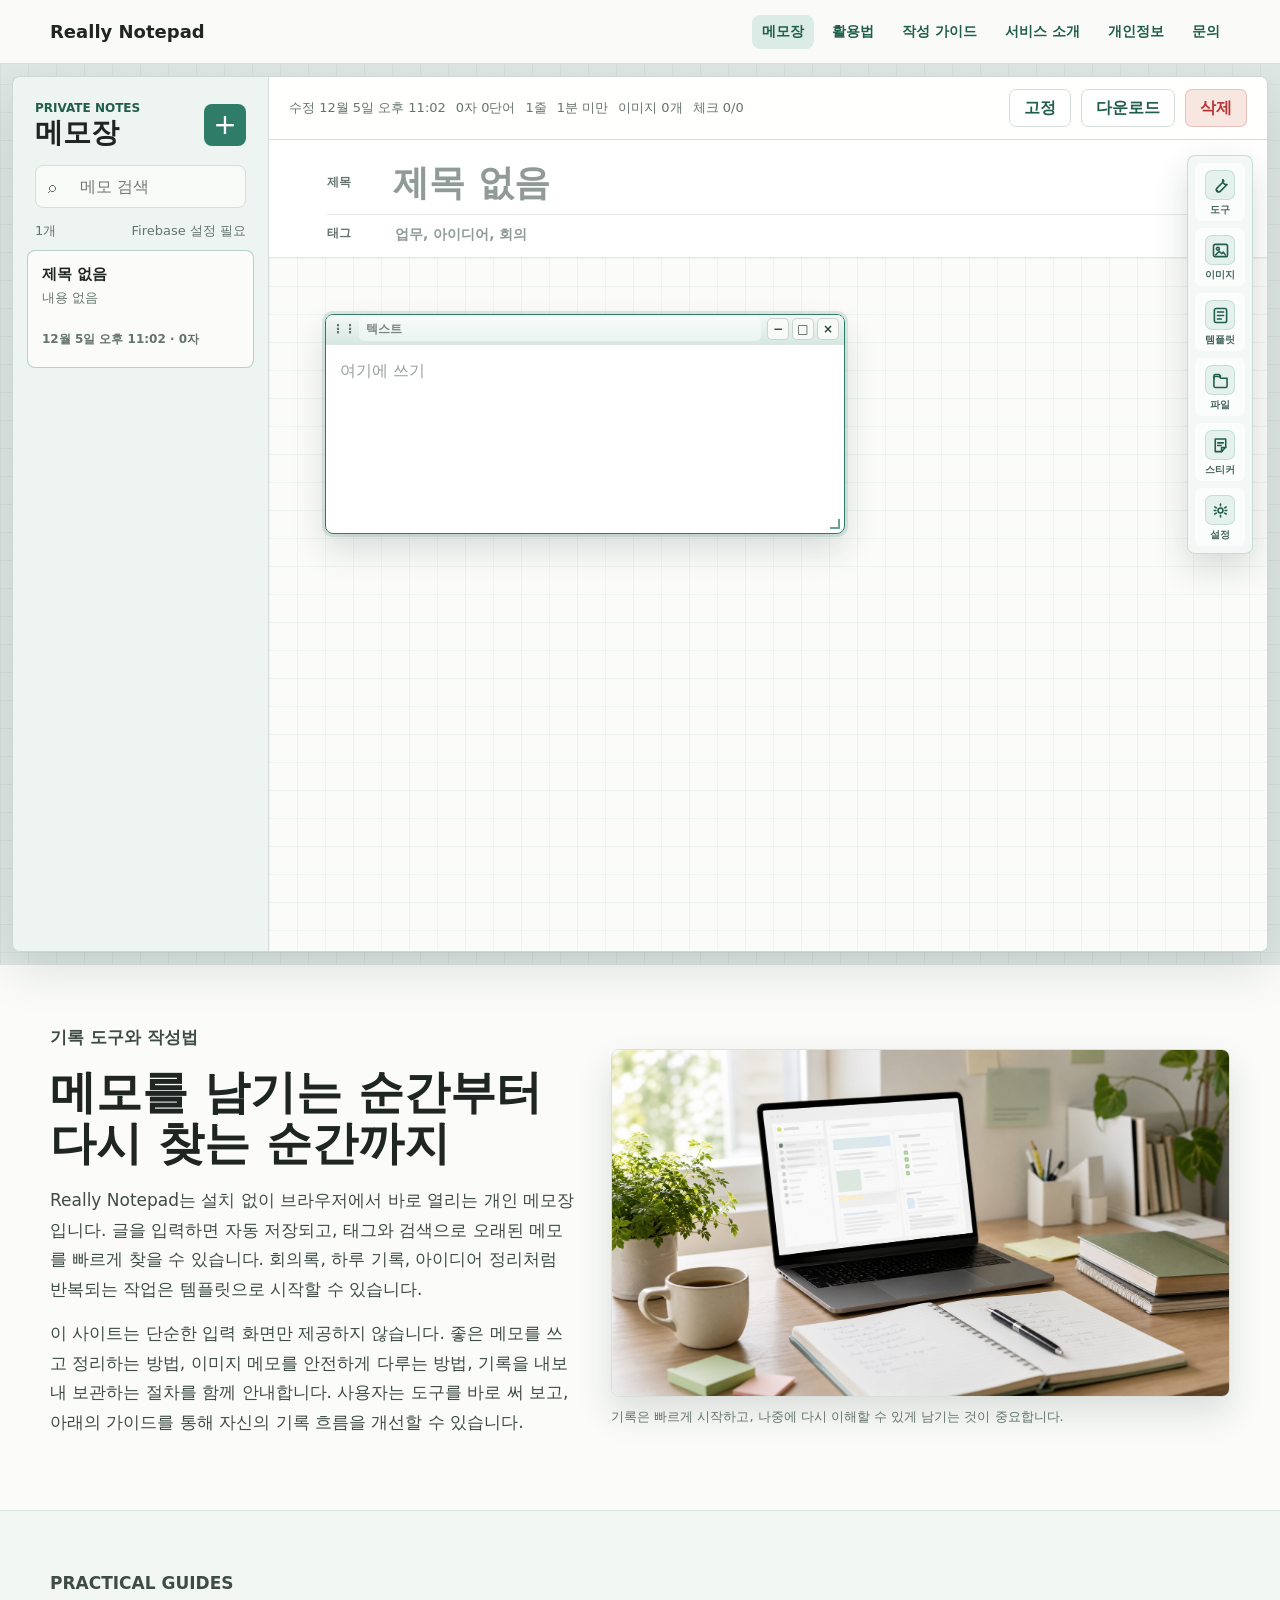
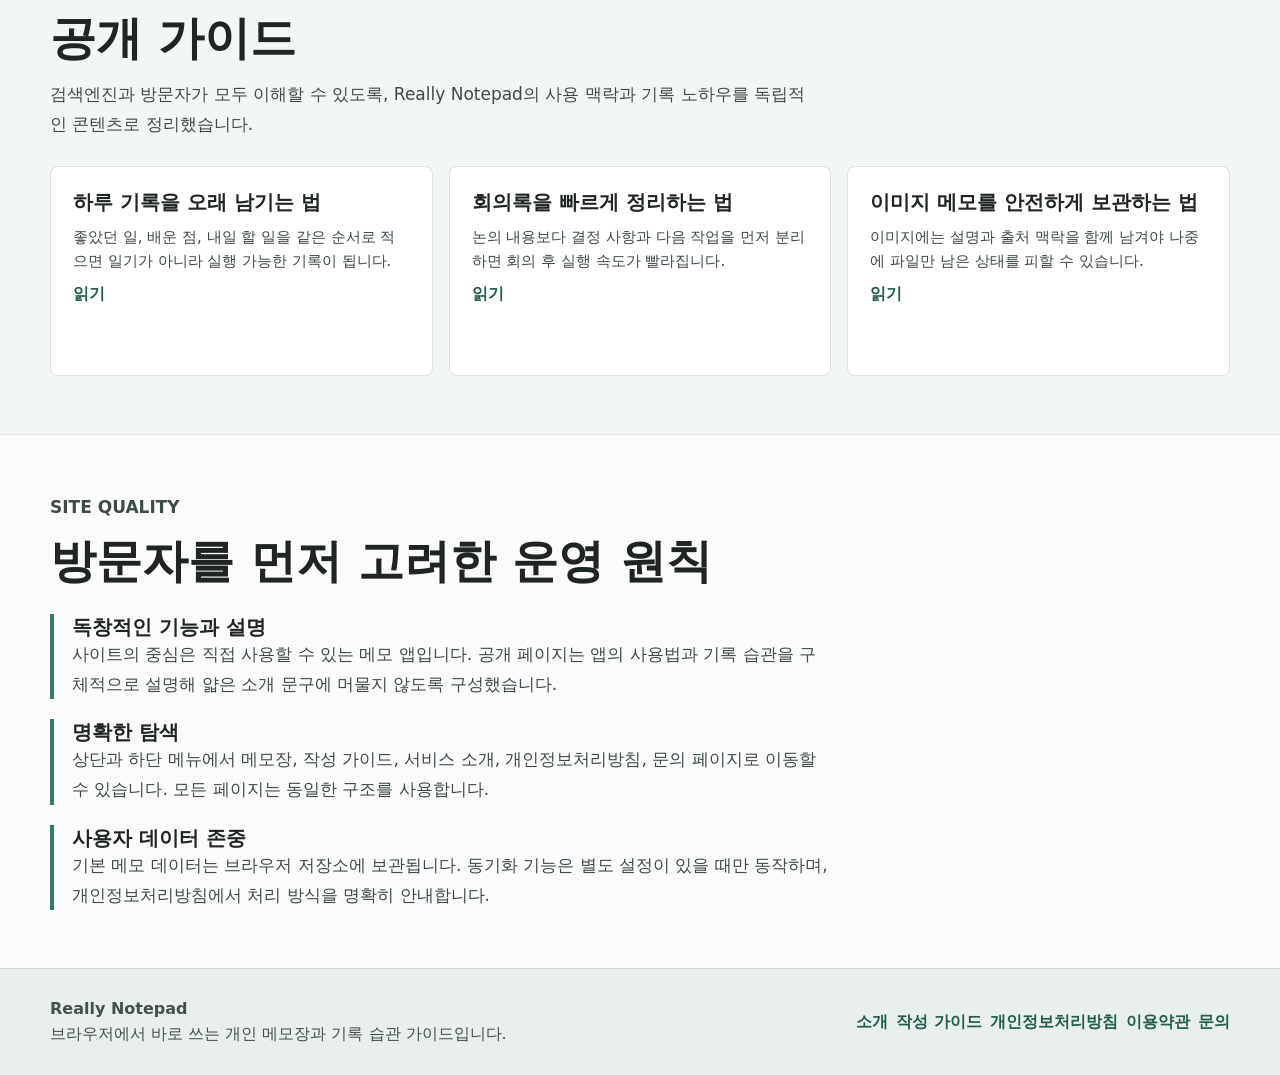
==== commit 2467f903: "Improve canvas item controls and menus" ====
--- a/index.html
+++ b/index.html
@@ -26,7 +26,7 @@
   <meta property="og:description" content="Really Notepad는 브라우저에서 바로 쓰는 자동 저장 메모장입니다. 태그, 이미지 메모, 체크리스트, 템플릿과 함께 기록을 오래 유지하는 방법을 제공합니다.">
   <meta property="og:url" content="https://robgib0101.github.io/note725/">
   <meta property="og:image" content="https://robgib0101.github.io/note725/assets/productivity-workspace.png">
-  <link rel="stylesheet" href="style.css?v=tool-panel-1">
+  <link rel="stylesheet" href="style.css?v=box-menu-v16">
   <script async src="https://pagead2.googlesyndication.com/pagead/js/adsbygoogle.js?client=ca-pub-6925363929827743"
      crossorigin="anonymous"></script>
   <script type="application/ld+json">{
@@ -95,7 +95,6 @@
           <span id="checklistStatus">체크 0/0</span>
         </div>
         <div class="toolbar-actions">
-          <button id="focusButton" class="tool-button" type="button">집중</button>
           <button id="pinButton" class="tool-button" type="button">고정</button>
           <button id="downloadButton" class="tool-button" type="button">다운로드</button>
           <button id="deleteButton" class="danger-button" type="button">삭제</button>
@@ -122,29 +121,7 @@
             <textarea id="contentInput" class="content-input content-backing" aria-hidden="true" tabindex="-1"></textarea>
           </section>
 
-          <div id="canvasContextMenu" class="canvas-context-menu" hidden>
-            <div class="context-menu-group" data-context-group="theme">
-              <span>테마</span>
-              <button type="button" data-context-action="theme" data-context-value="plain">기본</button>
-              <button type="button" data-context-action="theme" data-context-value="paper">종이</button>
-              <button type="button" data-context-action="theme" data-context-value="marker">마커</button>
-              <button type="button" data-context-action="theme" data-context-value="dark">다크</button>
-            </div>
-            <div class="context-menu-group" data-context-group="crop">
-              <span>이미지</span>
-              <button type="button" data-context-action="crop" data-context-value="original">원본</button>
-              <button type="button" data-context-action="crop" data-context-value="square">정사각</button>
-              <button type="button" data-context-action="crop" data-context-value="wide">와이드</button>
-              <button type="button" data-context-action="crop" data-context-value="circle">원형</button>
-            </div>
-            <div class="context-menu-group">
-              <button type="button" data-context-action="front">앞으로</button>
-              <button type="button" data-context-action="back">뒤로</button>
-              <button type="button" data-context-action="hide">숨기기/보이기</button>
-              <button type="button" data-context-action="duplicate">복제</button>
-              <button type="button" data-context-action="delete">삭제</button>
-            </div>
-          </div>
+          <div id="canvasContextMenu" class="canvas-context-menu" hidden></div>
         </section>
 
         <section id="writingTools" class="writing-tools" aria-label="작성 도구" data-panel-state="closed" hidden>
@@ -369,10 +346,10 @@
   <script>
     if ("serviceWorker" in navigator) {
       window.addEventListener("load", () => {
-        navigator.serviceWorker.register("sw.js?v=launcher-toggle-v12", { scope: "./" }).catch(() => {});
+        navigator.serviceWorker.register("sw.js?v=box-menu-v16", { scope: "./" }).catch(() => {});
       });
     }
   </script>
-  <script type="module" src="main.js?v=launcher-toggle-v12"></script>
+  <script type="module" src="main.js?v=box-menu-v16"></script>
 </body>
 </html>
--- a/style.css
+++ b/style.css
@@ -389,19 +389,6 @@
   outline-offset: 2px;
 }
 
-.app-shell.is-focus-mode {
-  grid-template-columns: 0 minmax(0, 1fr);
-}
-
-.app-shell.is-focus-mode .sidebar {
-  width: 0;
-  min-width: 0;
-  overflow: hidden;
-  visibility: hidden;
-  pointer-events: none;
-  border-right: 0;
-}
-
 @media (max-width: 860px) {
   .editor-toolbar,
   .writing-tools {
@@ -440,15 +427,6 @@
     border: 0;
     border-radius: 0;
   }
-
-  .app-shell.is-focus-mode {
-    grid-template-rows: 0 minmax(0, 1fr);
-  }
-
-  .app-shell.is-focus-mode .sidebar {
-    min-height: 0;
-  }
-
 
   .sidebar {
     border-right: 0;
@@ -1419,13 +1397,16 @@
   color: rgba(220, 231, 226, 0.62);
 }
 
-.canvas-context-menu {
+.canvas-context-menu,
+.canvas-close-menu {
   position: fixed;
-  z-index: 100;
-  display: grid;
-  gap: 8px;
-  width: 180px;
-  padding: 10px;
+  z-index: 120;
+  display: grid;
+  gap: 7px;
+  width: min(272px, calc(100vw - 16px));
+  max-height: min(78vh, 520px);
+  padding: 9px;
+  overflow: visible;
   color: var(--ink);
   background: #fff;
   border: 1px solid rgba(47, 125, 104, 0.24);
@@ -1433,47 +1414,194 @@
   box-shadow: 0 18px 46px rgba(23, 42, 38, 0.18);
 }
 
-.canvas-context-menu[hidden] {
+.canvas-context-menu[hidden],
+.canvas-close-menu[hidden] {
   display: none;
 }
 
-.context-menu-group {
+.context-menu-group,
+.context-submenu {
   display: grid;
   gap: 6px;
 }
 
-.context-menu-group + .context-menu-group {
-  padding-top: 8px;
-  border-top: 1px solid rgba(101, 115, 111, 0.16);
-}
-
-.context-menu-group span {
+.context-menu-separator {
+  height: 1px;
+  margin: 2px 0;
+  background: rgba(101, 115, 111, 0.16);
+}
+
+.context-menu-group span,
+.canvas-close-menu > span {
   color: var(--muted);
-  font-size: 12px;
-  font-weight: 850;
-}
-
-.context-menu-group button {
-  min-height: 32px;
-  padding: 0 10px;
-  text-align: left;
+  font-size: 11px;
+  font-weight: 900;
+}
+
+.context-menu-actions {
+  display: grid;
+  grid-template-columns: repeat(2, minmax(0, 1fr));
+  gap: 6px;
+}
+
+.canvas-context-menu button,
+.canvas-close-menu button {
+  min-width: 0;
+  min-height: 30px;
+  padding: 0 8px;
+  overflow: hidden;
+  text-align: center;
   color: var(--ink);
   background: #f7faf7;
   border: 1px solid rgba(101, 115, 111, 0.18);
   border-radius: 7px;
-  font-size: 13px;
-  font-weight: 760;
-}
-
-.context-menu-group button:hover {
+  text-overflow: ellipsis;
+  white-space: nowrap;
+  font-size: 12px;
+  font-weight: 800;
+}
+
+.canvas-context-menu button:hover:not(:disabled),
+.canvas-close-menu button:hover:not(:disabled) {
   color: #fff;
   background: var(--accent);
   border-color: var(--accent);
 }
 
+.canvas-context-menu button:disabled {
+  cursor: not-allowed;
+  opacity: 0.42;
+}
+
+.canvas-context-menu button.is-danger,
+.canvas-close-menu button.is-danger {
+  color: var(--danger);
+  background: var(--danger-bg);
+  border-color: rgba(183, 53, 53, 0.22);
+}
+
+.canvas-context-menu button.is-danger:hover,
+.canvas-close-menu button.is-danger:hover {
+  color: #fff;
+  background: var(--danger);
+  border-color: var(--danger);
+}
+
+.context-submenu {
+  position: relative;
+}
+
+.context-submenu-trigger {
+  display: flex;
+  align-items: center;
+  justify-content: space-between;
+  gap: 10px;
+  width: 100%;
+}
+
+.context-submenu-panel {
+  position: absolute;
+  top: -9px;
+  left: calc(100% + 8px);
+  z-index: 2;
+  display: none;
+  width: 218px;
+  max-height: min(70vh, 440px);
+  grid-template-columns: repeat(2, minmax(0, 1fr));
+  gap: 6px;
+  overflow: auto;
+  padding: 9px;
+  background: #fff;
+  border: 1px solid rgba(47, 125, 104, 0.24);
+  border-radius: 8px;
+  box-shadow: 0 18px 42px rgba(23, 42, 38, 0.18);
+}
+
+.canvas-context-menu.opens-left .context-submenu-panel {
+  right: calc(100% + 8px);
+  left: auto;
+}
+
+.context-submenu:hover .context-submenu-panel,
+.context-submenu:focus-within .context-submenu-panel {
+  display: grid;
+}
+
 @media (max-width: 760px) {
   .note-paper {
     grid-template-rows: auto minmax(0, 1fr);
+  }
+}
+
+
+.canvas-close-menu {
+  width: 172px;
+  overflow: hidden;
+}
+
+.canvas-close-menu button {
+  width: 100%;
+}
+
+.canvas-undo-toast {
+  position: fixed;
+  right: 18px;
+  bottom: 18px;
+  z-index: 140;
+  display: flex;
+  align-items: center;
+  gap: 10px;
+  max-width: min(420px, calc(100vw - 36px));
+  padding: 10px 12px;
+  color: #fff;
+  background: rgba(31, 37, 35, 0.94);
+  border: 1px solid rgba(255, 255, 255, 0.14);
+  border-radius: 8px;
+  box-shadow: 0 18px 42px rgba(23, 42, 38, 0.24);
+  font-size: 13px;
+  font-weight: 780;
+}
+
+.canvas-undo-toast[hidden] {
+  display: none;
+}
+
+.canvas-undo-toast button {
+  min-height: 28px;
+  padding: 0 9px;
+  color: #1f2523;
+  background: #fff;
+  border: 0;
+  border-radius: 6px;
+  font-size: 12px;
+  font-weight: 900;
+}
+
+.canvas-item.is-canvas-locked .canvas-drag-handle {
+  color: rgba(101, 115, 111, 0.55);
+  cursor: not-allowed;
+}
+
+
+@media (max-width: 760px) {
+  .context-submenu-panel {
+    position: static;
+    display: none;
+    width: 100%;
+    margin-top: 6px;
+    box-shadow: none;
+  }
+
+  .context-submenu:focus-within .context-submenu-panel,
+  .context-submenu:hover .context-submenu-panel {
+    display: grid;
+  }
+
+  .canvas-undo-toast {
+    right: 10px;
+    bottom: 76px;
+    left: 10px;
+    max-width: none;
   }
 }
 
@@ -2230,9 +2358,15 @@
   font-size: 12px;
 }
 
+.canvas-item--text {
+  grid-template-rows: 30px minmax(0, 1fr);
+}
+
 .canvas-text-content {
+  height: 100%;
   min-height: 0;
   overflow: auto;
+  overscroll-behavior: contain;
 }
 
 .canvas-image-stack {
@@ -2563,6 +2697,26 @@
   line-height: 1.5;
 }
 
+.mini-settings-group {
+  display: grid;
+  grid-template-columns: repeat(2, minmax(0, 1fr));
+  gap: 7px;
+}
+
+.mini-settings-title {
+  grid-column: 1 / -1;
+  color: var(--muted);
+  font-size: 11px;
+  font-weight: 900;
+}
+
+.mini-settings-group .mini-command {
+  min-height: 32px;
+  padding: 0 8px;
+  font-size: 12px;
+}
+
+
 .mini-command-grid,
 .mini-sticker-grid {
   display: grid;
